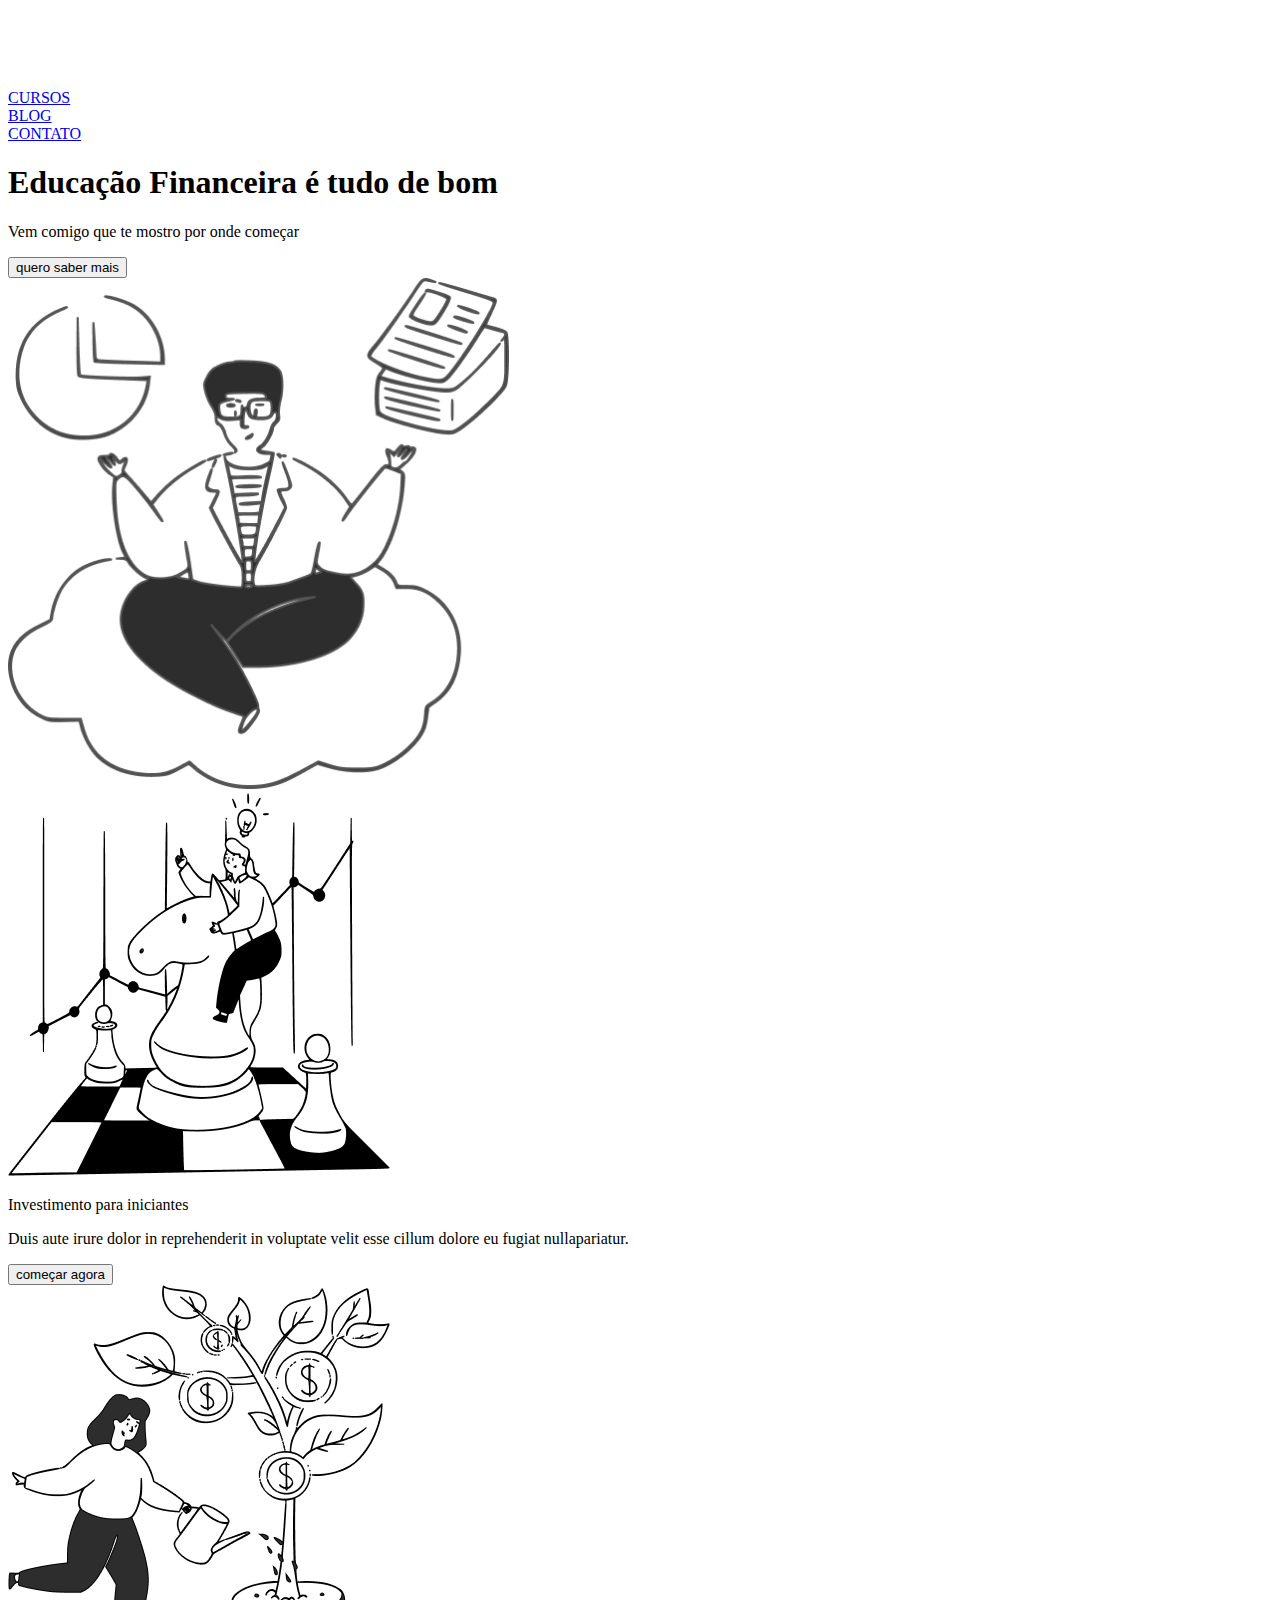
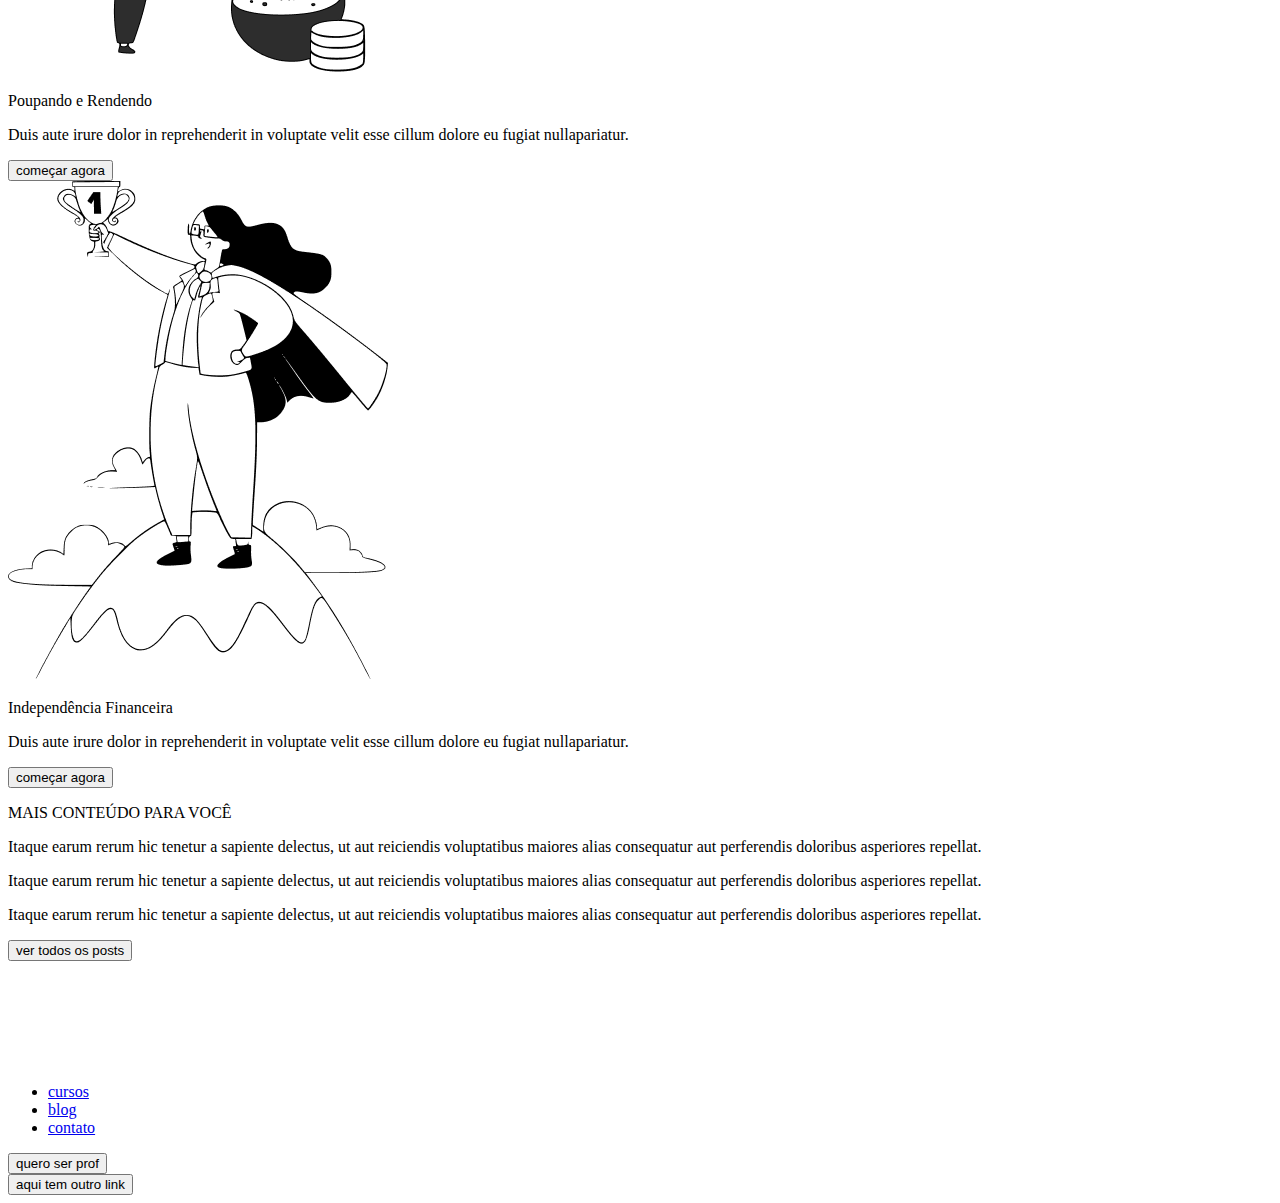
==== index.html @ 08da3f25 "Update index.html" ====
<!DOCTYPE html>
<html lang="pt-br">

<head>
    <meta charset="UTF-8">
    <meta http-equiv="X-UA-Compatible" content="IE=edge">
    <meta name="viewport" content="width=device-width, initial-scale=1.0">

    <link rel="preconnect" href="https://fonts.googleapis.com">
    <link rel="preconnect" href="https://fonts.gstatic.com" crossorigin>

    <link rel="preconnect" href="https://fonts.googleapis.com">
    <link href="https://fonts.googleapis.com/css2?family=Ubuntu:ital,wght@0,300;0,400;0,500;0,700;1,300;1,400;1,500;1,700&display=swap"
    rel="stylesheet">
    <link rel="stylesheet" href="style.css">
    <title>Dindin Educação Financeira</title>
</head>

<body>
    <header>
        <div class="logo_dindin">
            <img src="./dindin-imagens/logo-header.png" alt="logo_dindin">
        </div>

        <nav class="menu" <ul>
            <li>
                <a target="_blank" href="#">CURSOS</a>
            </li>
            <li>
                <a target="_blank" href="#">BLOG</a>
            </li>
            <li>
                <a target="_blank" href="#">CONTATO</a>
            </li>
            </ul>
    </header>


    <main>
        <section class="banner_principal">
            <div class="titulo_texto">
                <h1>Educação Financeira é tudo de bom</h1>
                <p>Vem comigo que te mostro por onde começar</p>
            </div>
            <div class="form_botao">
                <a href="#">
                    <button>quero saber mais</button>
                </a>
            </div>
            <div class="ilustra_banner">
                <img src="./dindin-imagens/ilustra-banner.png" alt="banner_ilustração" width="501px" height="511px">
            </div>
        </section>

        <section class="container_2">
            <div class="img_poupando">
                <img src="./dindin-imagens/ilustra-poupando.png" alt="poupando">

                <p class="titulo">Investimento para iniciantes</p>
                <p class="titulo2">Duis aute irure dolor in reprehenderit in voluptate velit esse cillum dolore eu fugiat
                    nullapariatur.</p>

                </a><a href="#">
                    <button>começar agora</button>
                </a>
            </div>

            <div class="img_rendendo">
                <img src="./dindin-imagens/ilustra-investimento.png" alt="investimento">

                <p class="titulo">Poupando e Rendendo</p>
                <p class="titulo2" >Duis aute irure dolor in reprehenderit in voluptate velit esse cillum dolore eu fugiat
                    nullapariatur.</p>

                <a href="#">
                    <button>começar agora</button>
                </a>
            </div>

            <div class="img_independencia">

                <img src="./dindin-imagens/ilustra-independencia.png" alt="Independência">

                <p class="titulo">Independência Financeira</p>
                <p class="titulo2">Duis aute irure dolor in reprehenderit in voluptate velit esse cillum dolore eu fugiat
                    nullapariatur.</p>

                <a href="#">
                    <button>começar agora</button>
                </a>
            </div>
        </section>

        <section class="container_3">
            <div class="título">
                <p>MAIS CONTEÚDO PARA VOCÊ</p>
            </div>
            <!--As Div's abaixo é pra criar os retangulos-->
            <div class="retangulo1"></div>
            <p> <span class="destacar">Itaque earum rerum</span> hic tenetur a sapiente delectus, ut aut
                reiciendis
                voluptatibus maiores alias consequatur aut perferendis doloribus asperiores repellat.
            </p>

            <div class="retangulo2"></div>
            <p> <span class="destacar">Itaque earum rerum</span> hic tenetur a sapiente delectus, ut aut
                reiciendis
                voluptatibus maiores alias consequatur aut perferendis doloribus asperiores repellat.
            </p>
            <div class="retangulo3"></div>
            <p> <span class="destacar">Itaque earum rerum</span> hic tenetur a sapiente delectus, ut aut
                reiciendis
                voluptatibus maiores alias consequatur aut perferendis doloribus asperiores repellat.
            </p>

            <div class="botao_centro">
                <a href="#">
                    <button>ver todos os posts</button>
                </a>
            </div>

        </section>

        <section class="container_4">
            <div class="logo_rodape">
                <img src="./dindin-imagens/logo-footer.png" alt="">
            </div>

            <nav class="menu_rodape">
                <ul>
                    <li>
                        <a target="_blank" href="#">cursos</a>
                    </li>
                    <li>
                        <a target="_blank" href="#">blog</a>
                    </li>
                    <li>
                        <a target="_blank" href="#">contato</a>
                    </li>
                </ul>
            </nav>

            <div class="professor">
                <a href="#">
                    <button>quero ser prof</button>
                </a>

            </div>

            <div class="outro_link">
                <a href="#">
                    <button>aqui tem outro link</button>
                </a>
            </div>

        </section>



        </section>

    </main>


</body>

</html>
---- style.css ----
/* CSS para criar RETANGULO

.retangulo1 {
    width: 300px;
    height: 200px;
    border: 1px solid #ccc;
    background-color: rgb(149, 149, 174);
}
*/
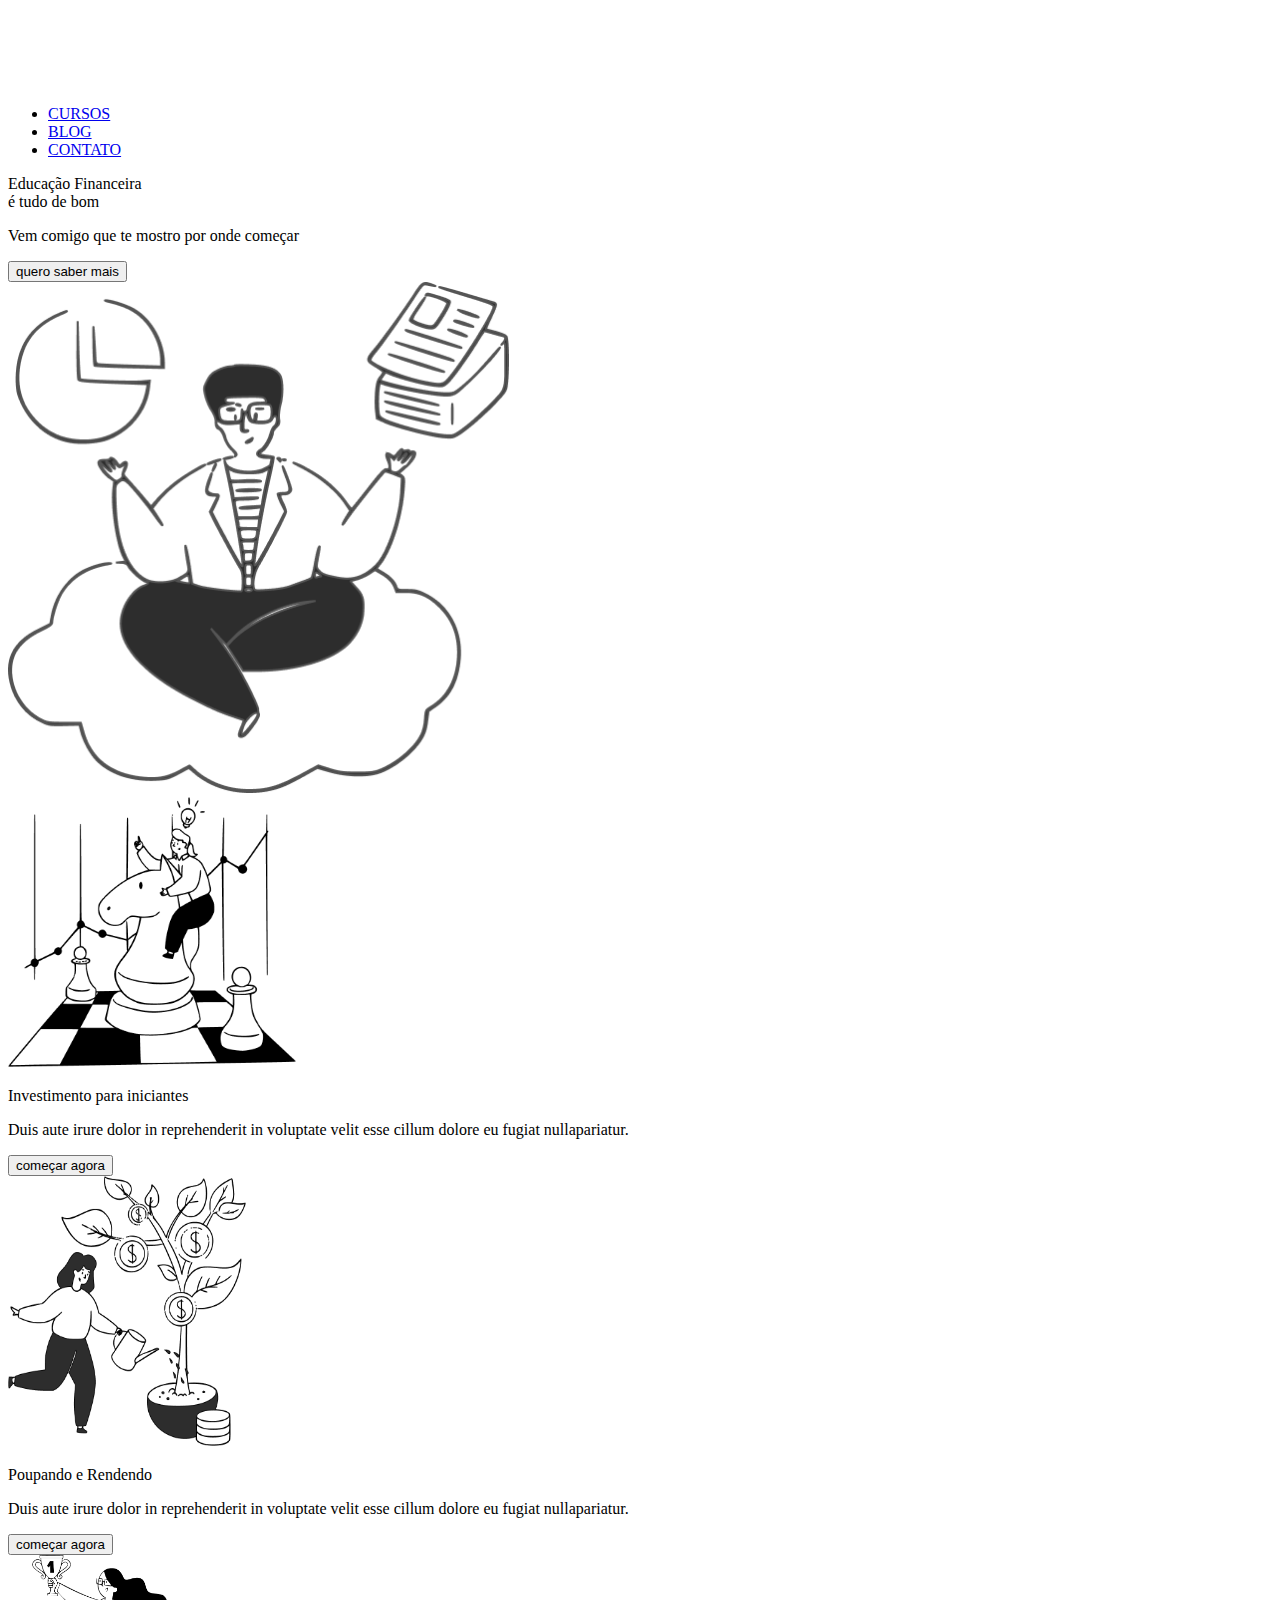
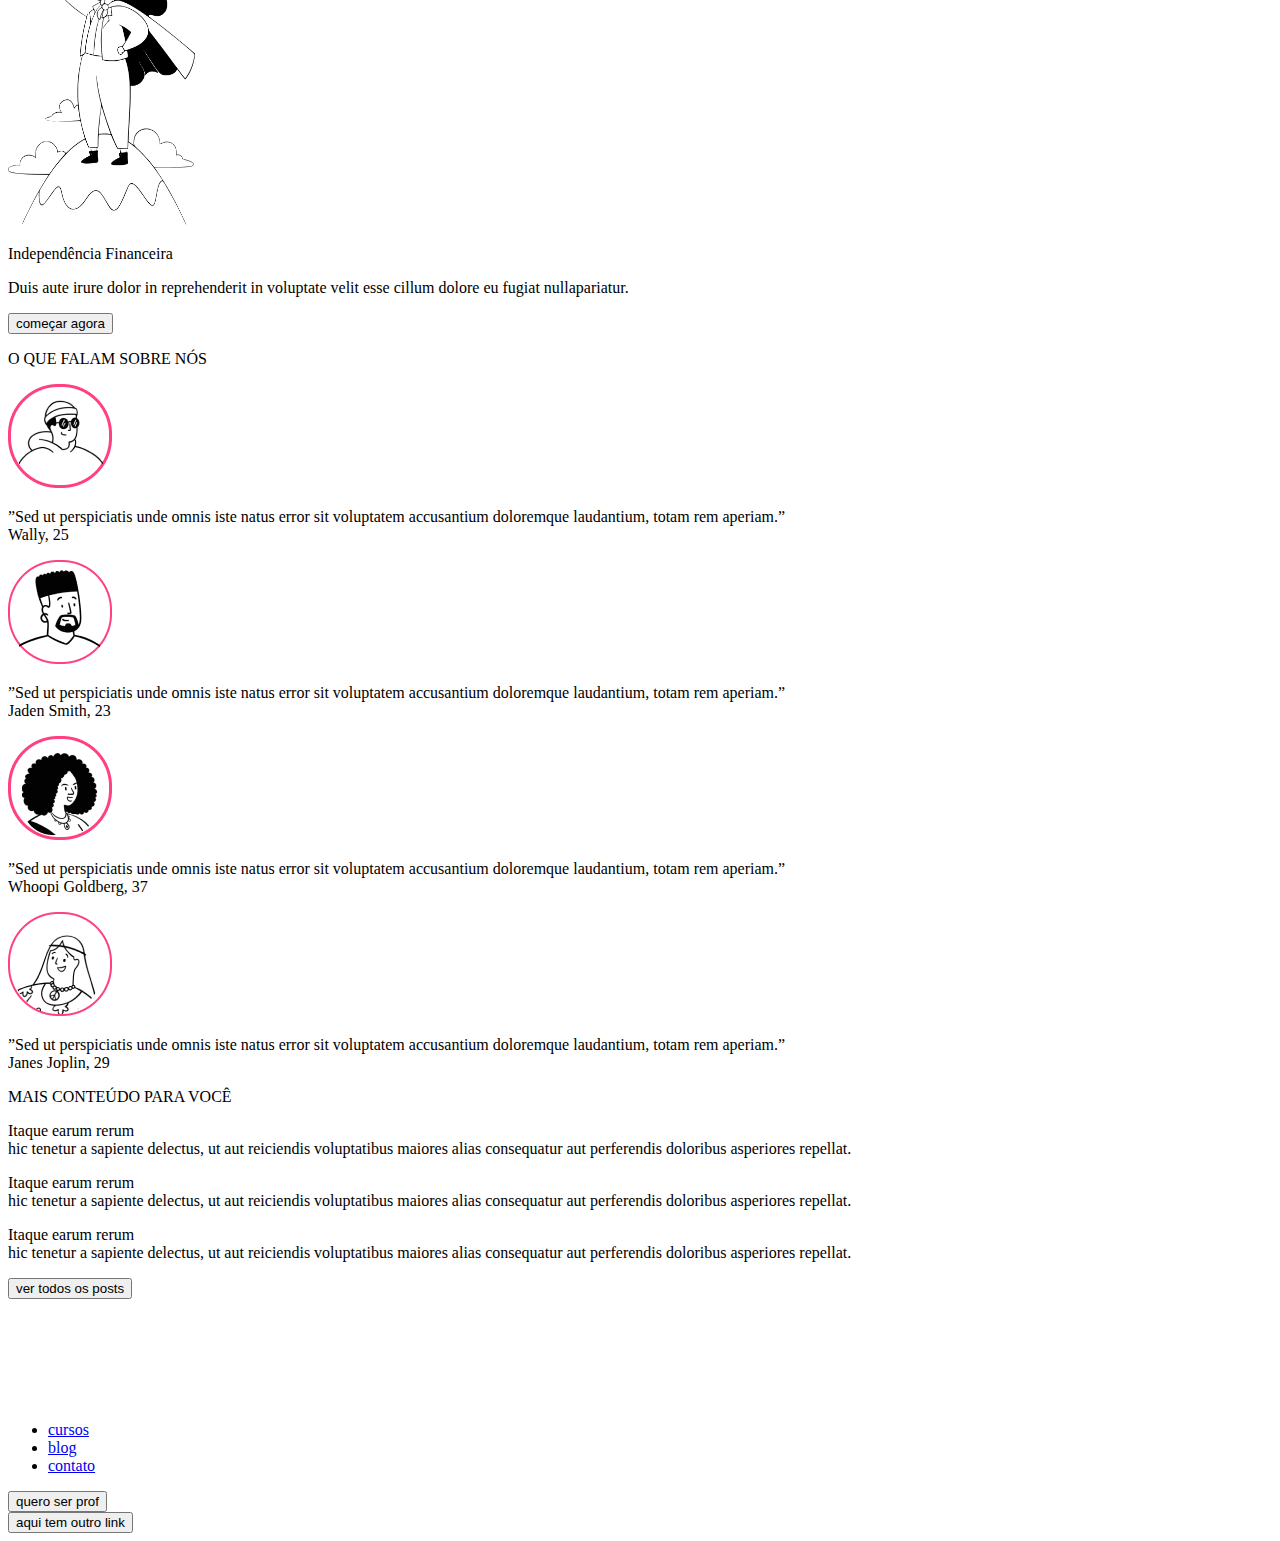
==== commit eb9729ab: "Update index.html" ====
--- a/index.html
+++ b/index.html
@@ -10,8 +10,12 @@
     <link rel="preconnect" href="https://fonts.gstatic.com" crossorigin>
 
     <link rel="preconnect" href="https://fonts.googleapis.com">
-    <link href="https://fonts.googleapis.com/css2?family=Ubuntu:ital,wght@0,300;0,400;0,500;0,700;1,300;1,400;1,500;1,700&display=swap"
-    rel="stylesheet">
+    <link rel="preconnect" href="https://fonts.googleapis.com">
+    <link rel="preconnect" href="https://fonts.gstatic.com" crossorigin>
+    <link
+        href="https://fonts.googleapis.com/css2?family=Barlow:ital,wght@0,400;1,100;1,200;1,500&family=Ubuntu:ital,wght@0,300;0,400;0,500;0,700;1,300;1,400;1,500;1,700&display=swap"
+        rel="stylesheet">
+
     <link rel="stylesheet" href="style.css">
     <title>Dindin Educação Financeira</title>
 </head>
@@ -22,106 +26,183 @@
             <img src="./dindin-imagens/logo-header.png" alt="logo_dindin">
         </div>
 
-        <nav class="menu" <ul>
-            <li>
-                <a target="_blank" href="#">CURSOS</a>
-            </li>
-            <li>
-                <a target="_blank" href="#">BLOG</a>
-            </li>
-            <li>
-                <a target="_blank" href="#">CONTATO</a>
-            </li>
+        <nav class="menu">
+            <ul>
+                <li>
+                    <a target="_blank" href="#">CURSOS</a>
+                </li>
+                <li>
+                    <a target="_blank" href="#">BLOG</a>
+                </li>
+                <li>
+                    <a target="_blank" href="#">CONTATO</a>
+                </li>
             </ul>
     </header>
 
 
     <main>
         <section class="banner_principal">
-            <div class="titulo_texto">
-                <h1>Educação Financeira é tudo de bom</h1>
-                <p>Vem comigo que te mostro por onde começar</p>
-            </div>
-            <div class="form_botao">
+            <div>
+                <p class="principal">Educação Financeira<br> é tudo de bom</p>
+                <p class="corpo">Vem comigo que te mostro por onde começar</p>
+
+
                 <a href="#">
                     <button>quero saber mais</button>
                 </a>
-            </div>
-            <div class="ilustra_banner">
-                <img src="./dindin-imagens/ilustra-banner.png" alt="banner_ilustração" width="501px" height="511px">
+
+                <div class="ilustra-banner">
+                    <img src="./dindin-imagens/ilustra-banner.png" alt="banner_ilustração" width="501px" height="511px">
+                </div>
             </div>
         </section>
 
         <section class="container_2">
-            <div class="img_poupando">
-                <img src="./dindin-imagens/ilustra-poupando.png" alt="poupando">
+            <div class="img...">
+                <img src="./dindin-imagens/ilustra-poupando.png" alt="poupando" width="288px" height="270px">
 
                 <p class="titulo">Investimento para iniciantes</p>
-                <p class="titulo2">Duis aute irure dolor in reprehenderit in voluptate velit esse cillum dolore eu fugiat
+                <p class="titulo2">Duis aute irure dolor in reprehenderit in voluptate velit esse cillum dolore eu
+                    fugiat
                     nullapariatur.</p>
 
                 </a><a href="#">
-                    <button>começar agora</button>
-                </a>
-            </div>
-
-            <div class="img_rendendo">
-                <img src="./dindin-imagens/ilustra-investimento.png" alt="investimento">
+                    <button class="botao">começar agora</button>
+                </a>
+            </div>
+
+            <div class="img...">
+                <img src="./dindin-imagens/ilustra-investimento.png" alt="investimento" height="270px" width=" 238px">
 
                 <p class="titulo">Poupando e Rendendo</p>
-                <p class="titulo2" >Duis aute irure dolor in reprehenderit in voluptate velit esse cillum dolore eu fugiat
+                <p class="titulo2">Duis aute irure dolor in reprehenderit in voluptate velit esse cillum dolore eu
+                    fugiat
                     nullapariatur.</p>
 
                 <a href="#">
-                    <button>começar agora</button>
-                </a>
-            </div>
-
-            <div class="img_independencia">
-
-                <img src="./dindin-imagens/ilustra-independencia.png" alt="Independência">
+                    <button class="botao">começar agora</button>
+                </a>
+            </div>
+
+            <div class="img...">
+
+                <img src="./dindin-imagens/ilustra-independencia.png" alt="Independência" width="187px" height="270px">
 
                 <p class="titulo">Independência Financeira</p>
-                <p class="titulo2">Duis aute irure dolor in reprehenderit in voluptate velit esse cillum dolore eu fugiat
+                <p class="titulo2">Duis aute irure dolor in reprehenderit in voluptate velit esse cillum dolore eu
+                    fugiat
                     nullapariatur.</p>
 
                 <a href="#">
-                    <button>começar agora</button>
-                </a>
-            </div>
-        </section>
+                    <button class="botao">começar agora</button>
+                </a>
+            </div>
+        </section>
+
+        <div class="conteudo">
+            <p>O QUE FALAM SOBRE NÓS</p>
+        </div>
 
         <section class="container_3">
-            <div class="título">
-                <p>MAIS CONTEÚDO PARA VOCÊ</p>
-            </div>
-            <!--As Div's abaixo é pra criar os retangulos-->
-            <div class="retangulo1"></div>
-            <p> <span class="destacar">Itaque earum rerum</span> hic tenetur a sapiente delectus, ut aut
-                reiciendis
-                voluptatibus maiores alias consequatur aut perferendis doloribus asperiores repellat.
-            </p>
-
-            <div class="retangulo2"></div>
-            <p> <span class="destacar">Itaque earum rerum</span> hic tenetur a sapiente delectus, ut aut
-                reiciendis
-                voluptatibus maiores alias consequatur aut perferendis doloribus asperiores repellat.
-            </p>
-            <div class="retangulo3"></div>
-            <p> <span class="destacar">Itaque earum rerum</span> hic tenetur a sapiente delectus, ut aut
-                reiciendis
-                voluptatibus maiores alias consequatur aut perferendis doloribus asperiores repellat.
-            </p>
-
-            <div class="botao_centro">
-                <a href="#">
-                    <button>ver todos os posts</button>
-                </a>
-            </div>
-
-        </section>
+
+
+            <div class="img..">
+                <img src="./dindin-imagens/icon-wally.png" alt="wally">
+            </div>
+
+            <div>
+                <p class="t1">”Sed ut perspiciatis unde omnis iste natus error sit voluptatem accusantium doloremque
+                    laudantium, totam rem aperiam.”<br> <span>Wally, 25</span></p>
+            </div>
+
+            <div class="img..">
+                <img src="./dindin-imagens/icon-jaden.png" alt="Jaden Smith, 23">
+            </div>
+
+            <div>
+                <p class="t2">”Sed ut perspiciatis unde omnis iste natus error sit voluptatem accusantium doloremque
+                    laudantium, totam rem aperiam.”<br> <span>Jaden Smith, 23</span></p>
+            </div>
+        </section>
+
 
         <section class="container_4">
+
+
+            <div class="img61">
+                <img src="./dindin-imagens/icon-whoopi.png" alt="Whoopi Goldberg, 37">
+            </div>
+
+            <div>
+                <p class="t3">”Sed ut perspiciatis unde omnis iste natus error sit voluptatem accusantium doloremque
+                    laudantium, totam rem aperiam.”<br> <span>Whoopi Goldberg, 37</span></p>
+            </div>
+
+            <div class="img6">
+                <img src="./dindin-imagens/icon-jane.png" alt="Janes Joplin, 29">
+            </div>
+
+            <div>
+                <p class="t4">”Sed ut perspiciatis unde omnis iste natus error sit voluptatem accusantium doloremque
+                    laudantium, totam rem aperiam.”<br> <span>Janes Joplin, 29</span></p>
+            </div>
+            
+        </section>
+
+        <div class="bloco">
+            <section class="titulo_flex">
+                <div>
+                    <p>MAIS CONTEÚDO PARA VOCÊ</p>
+                </div>
+            </section>
+
+            <section>
+                <div class="flex">
+
+                    <div>
+                        <div class="retangulos"></div>
+                        <p class="destacar1"> <span>Itaque earum rerum</span> <br>
+                            hic tenetur a sapiente delectus, ut aut reiciendis voluptatibus maiores alias consequatur
+                            aut
+                            perferendis doloribus asperiores repellat.
+                        </p>
+                    </div>
+
+
+                    <div>
+                        <div class="retangulos"></div>
+                        <p class="destacar2"> <span>Itaque earum rerum</span> <br>
+                            hic tenetur a sapiente delectus, ut aut reiciendis voluptatibus maiores alias consequatur
+                            aut
+                            perferendis doloribus asperiores repellat.
+                        </p>
+                    </div>
+
+
+                    <div>
+                        <div class="retangulos"></div>
+                        <p class="destacar3"> <span>Itaque earum rerum</span> <br>
+                            hic tenetur a sapiente delectus, ut aut reiciendis voluptatibus maiores alias consequatur
+                            aut
+                            perferendis doloribus asperiores repellat.
+                        </p>
+                    </div>
+
+
+
+            </section>
+
+            <section class="botao_centro">
+                <a href="#">
+                    <button><div class="botao_text">ver todos os posts</div></button>
+                </a>
+            </section>
+
+
+        </div>
+
+        <section class="container_6">
             <div class="logo_rodape">
                 <img src="./dindin-imagens/logo-footer.png" alt="">
             </div>
@@ -155,10 +236,6 @@
 
         </section>
 
-
-
-        </section>
-
     </main>
 
 
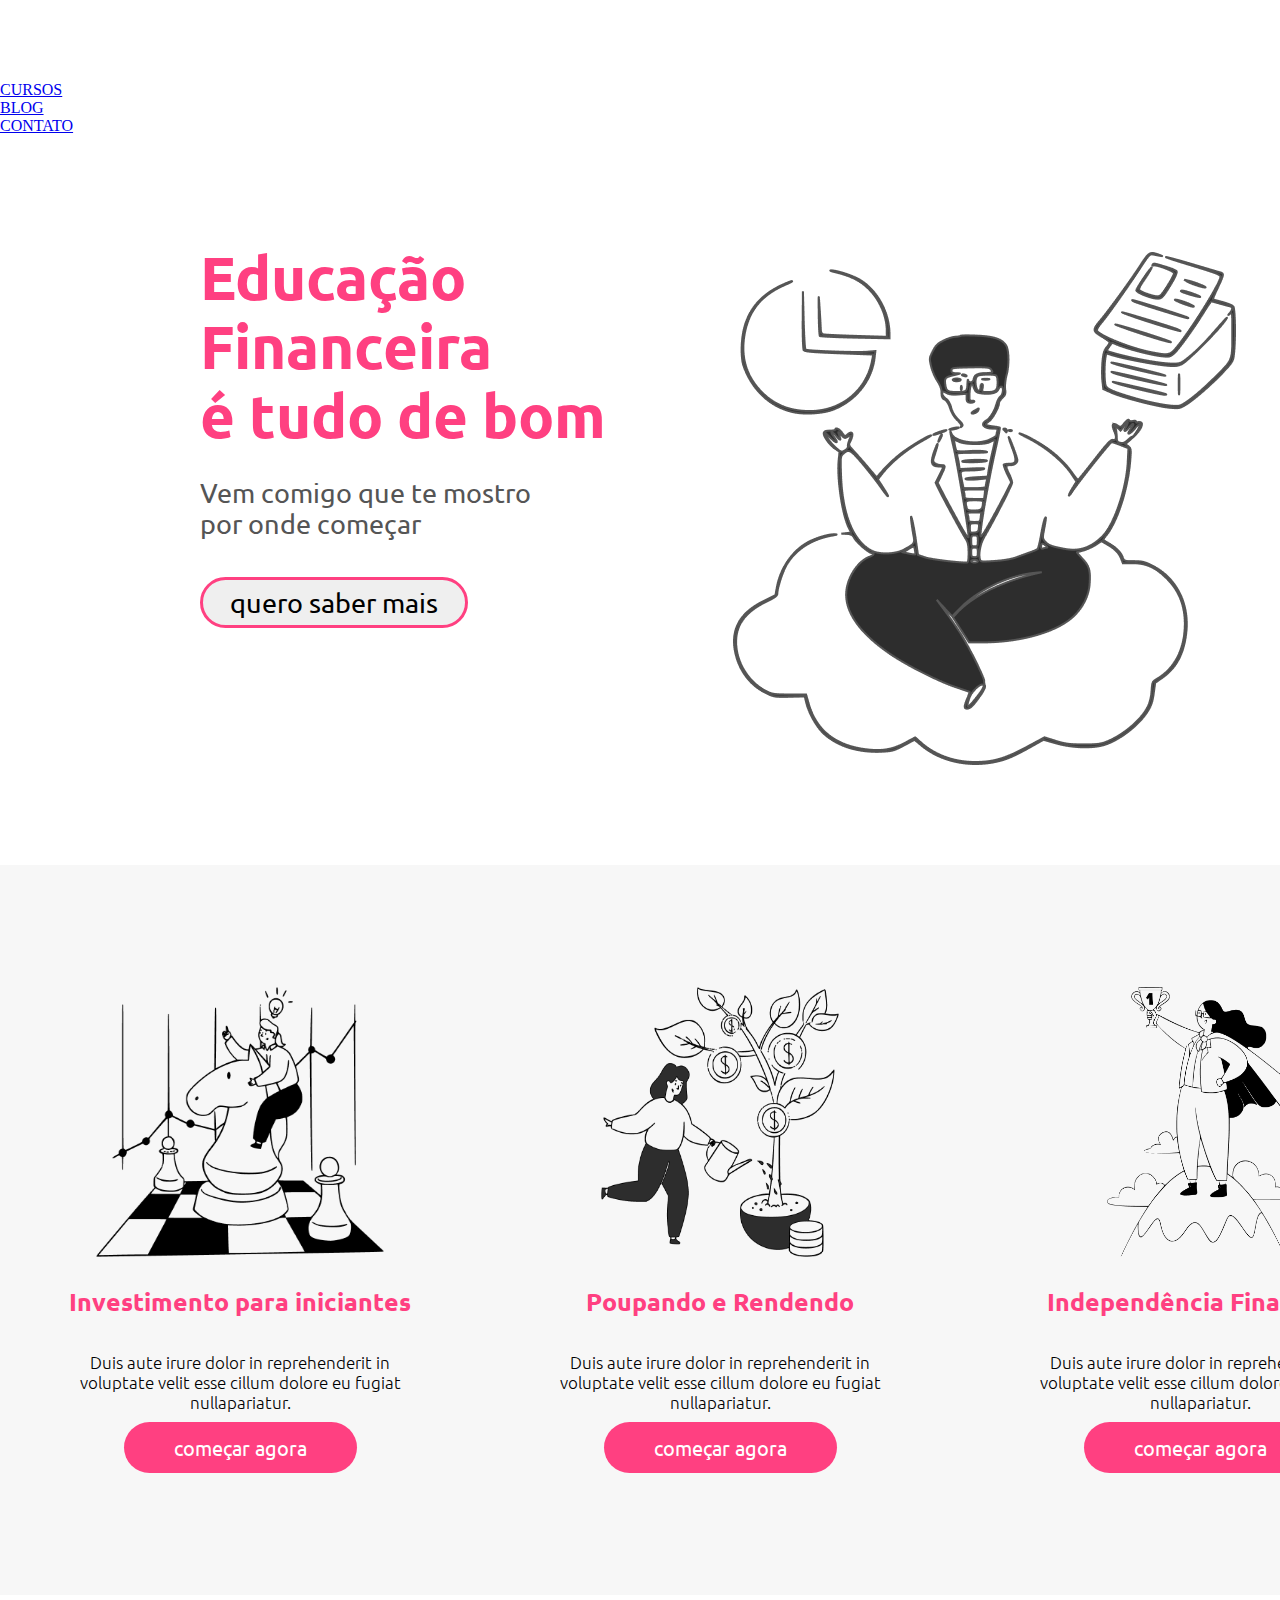
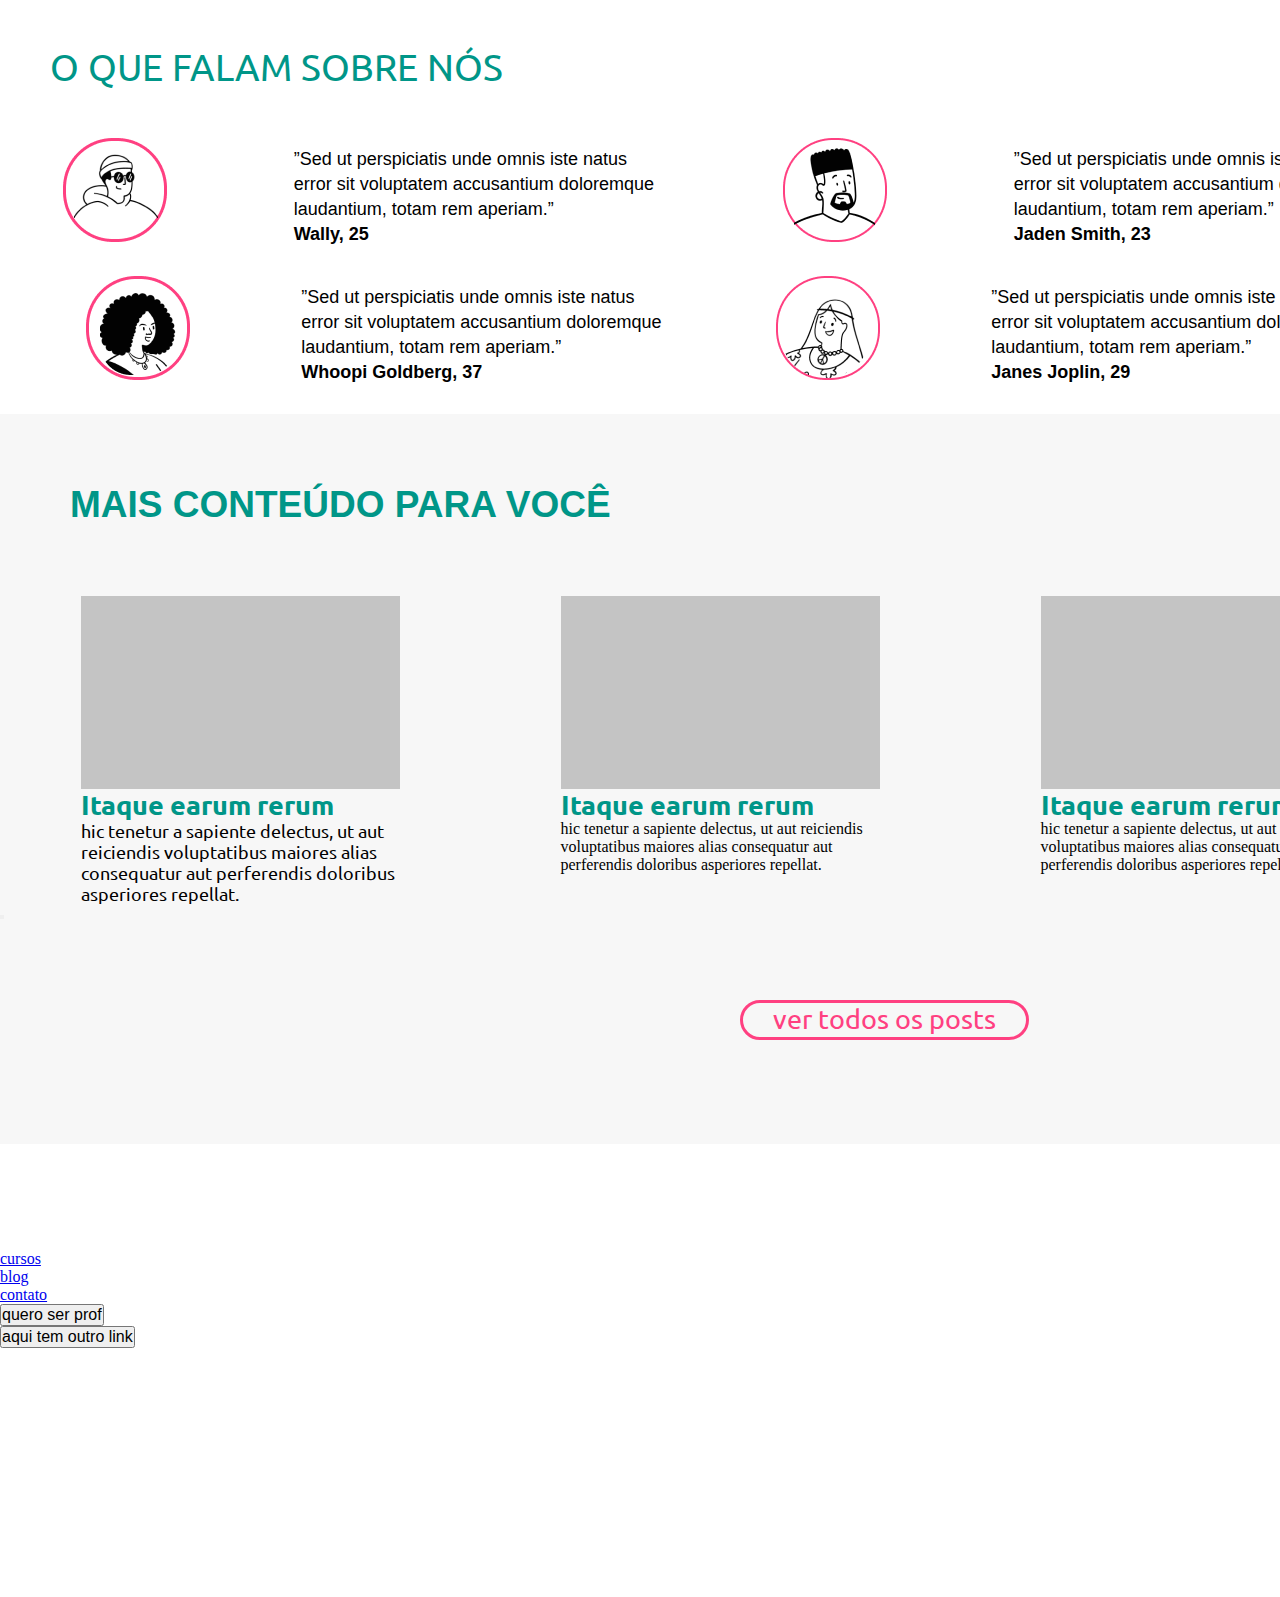
==== commit 8f11187f: "Update index.html" ====
--- a/index.html
+++ b/index.html
@@ -51,10 +51,11 @@
                 <a href="#">
                     <button>quero saber mais</button>
                 </a>
-
-                <div class="ilustra-banner">
-                    <img src="./dindin-imagens/ilustra-banner.png" alt="banner_ilustração" width="501px" height="511px">
-                </div>
+                <section class="ilustra-banner">
+                    <div >
+                        <img src="./dindin-imagens/ilustra-banner.png" alt="banner_ilustração" >
+                    </div>
+                </section>
             </div>
         </section>
 
@@ -147,7 +148,7 @@
                 <p class="t4">”Sed ut perspiciatis unde omnis iste natus error sit voluptatem accusantium doloremque
                     laudantium, totam rem aperiam.”<br> <span>Janes Joplin, 29</span></p>
             </div>
-            
+
         </section>
 
         <div class="bloco">
@@ -195,7 +196,9 @@
 
             <section class="botao_centro">
                 <a href="#">
-                    <button><div class="botao_text">ver todos os posts</div></button>
+                    <button>
+                        <div class="botao_text">ver todos os posts</div>
+                    </button>
                 </a>
             </section>
 
--- a/style.css
+++ b/style.css
@@ -1,10 +1,458 @@
-
-/* CSS para criar RETANGULO
-
-.retangulo1 {
-    width: 300px;
-    height: 200px;
-    border: 1px solid #ccc;
-    background-color: rgb(149, 149, 174);
-}
-*/+* {
+
+    padding: 0;
+    font-size: 100%;
+    margin: auto;
+
+
+}
+
+body {
+    margin: auto;
+    width: 100%;
+
+
+    width: 1440px;
+    height: 3197px;
+
+    background: #FFFFFF;
+
+}
+
+.banner_principal {
+
+    display: flex;
+    justify-content: center;
+    flex-direction: row;
+    align-items: center;
+    height: 730px;
+    width: 1440px;
+
+
+
+
+}
+
+.principal {
+    position: absolute;
+    width: 488px;
+    height: 216px;
+    left: 200px;
+    top: 242px;
+
+    font-family: 'Ubuntu', sans-serif;
+    font-style: normal;
+    font-weight: 700;
+    font-size: 60px;
+    line-height: 69px;
+
+    color: #FF4081;
+}
+
+.corpo {
+    position: absolute;
+    width: 350px;
+    height: 62px;
+    left: 200px;
+    top: 477px;
+
+    font-family: 'Ubuntu', sans-serif;
+    font-style: normal;
+    font-weight: 400px;
+    font-size: 27px;
+    line-height: 31px;
+
+    color: #555555;
+}
+
+.ilustra-banner {
+    position: absolute;
+    height: 511px;
+    width: 501px;
+    left: 733px;
+    top: 252px;
+    border-radius: 0px;
+
+
+
+}
+
+.banner_principal button {
+    box-sizing: border-box;
+
+    position: absolute;
+    width: 268px;
+    height: 51px;
+    left: 200px;
+    top: 577px;
+
+    border: 3px solid #FF4081;
+    border-radius: 62px;
+
+
+    font-family: 'Ubuntu', sans-serif;
+    font-style: normal;
+    font-weight: 400;
+    font-size: 27px;
+    line-height: 31px;
+}
+
+/*segunda parte dos banner's*/
+
+.container_2 {
+    display: flex;
+    justify-content: space-between;
+    background: #F7F7F7;
+
+    flex-direction: row;
+    align-items: center;
+    text-align: center;
+
+    height: 730px;
+    width: 1440px;
+    left: 0px;
+    top: 829px;
+    border-radius: 0px;
+
+}
+
+
+.ima... {
+    flex-basis: 100%;
+    font-family: 'Ubuntu', sans-serif;
+    font-style: normal;
+    font-weight: 400;
+    font-size: 20px;
+    line-height: 23px;
+
+}
+
+
+
+.titulo {
+
+    width: 344px;
+    height: 29px;
+    left: 128px;
+    top: 1253px;
+
+    padding: 26px;
+
+    font-family: 'Ubuntu', sans-serif;
+    font-style: normal;
+    font-weight: 700;
+    font-size: 25px;
+    line-height: 29px;
+
+    color: #FF4081;
+}
+
+.titulo2 {
+    width: 370px;
+    height: 60px;
+    left: 154px;
+    top: 1305px;
+
+    padding: 10px;
+
+    font-family: 'Ubuntu', sans-serif;
+    font-style: normal;
+    font-weight: 300;
+    font-size: 17px;
+    line-height: 20px;
+
+    color: #000000;
+}
+
+.botao {
+    width: 233px;
+    height: 51px;
+    left: 184px;
+    top: 1391px;
+    border: none;
+    background: #FF4081;
+    border-radius: 62px;
+
+    border: 30px;
+
+
+    font-family: 'Ubuntu', sans-serif;
+    font-style: normal;
+    font-weight: 400;
+    font-size: 20px;
+    line-height: 23px;
+
+    color: #FFFFFF;
+}
+
+
+
+.conteudo {
+
+    padding: 50px;
+
+    font-family: 'Ubuntu', sans-serif;
+    font-style: normal;
+    font-weight: 400;
+    font-size: 37px;
+    line-height: 43px;
+
+    color: #009688;
+}
+
+
+
+/*container_3*/
+.container_3 {
+    display: flex;
+    flex-direction: row
+}
+
+.t1 {
+    width: 363px;
+    height: 90px;
+
+    font-family: 'Nunito', sans-serif;
+    font-style: normal;
+    font-weight: 300;
+    font-size: 18px;
+    line-height: 25px;
+
+    color: #000000;
+}
+
+.t2 {
+    width: 363px;
+    height: 90px;
+
+
+    font-family: 'Nunito', sans-serif;
+    font-style: normal;
+    font-weight: 300;
+    font-size: 18px;
+    line-height: 25px;
+
+    color: #000000;
+}
+
+
+
+span {
+
+    font-family: 'Nunito', sans-serif;
+    font-style: normal;
+    font-weight: 600;
+    font-size: 18px;
+
+
+    color: #000000;
+}
+
+
+
+.container_4 {
+    display: flex;
+    flex-direction: row;
+    padding: 30px;
+}
+
+.t3 {
+    width: 363px;
+    height: 90px;
+
+
+    font-family: 'Nunito', sans-serif;
+    font-style: normal;
+    font-weight: 300;
+    font-size: 18px;
+    line-height: 25px;
+
+    color: #000000;
+}
+
+.t4 {
+    width: 363px;
+    height: 90px;
+
+
+    font-family: 'Nunito', sans-serif;
+    font-style: normal;
+    font-weight: 300;
+    font-size: 18px;
+    line-height: 25px;
+
+    color: #000000;
+}
+
+.container_5 {
+    display: flex;
+    flex-direction: row;
+
+    height: 730px;
+    width: 1440px;
+    left: 0px;
+    top: 2260px;
+
+    background-color: #F7F7F7
+}
+
+.pg2 {
+    width: 128px;
+    height: 23.42px;
+    left: 852px;
+    top: 1886.58px;
+
+    font-family: 'Nunito', sans-serif;
+    font-style: normal;
+    font-weight: 400;
+    font-size: 18px;
+    line-height: 25px;
+
+    color: #000000;
+
+}
+
+.pg3 {
+
+    width: 363px;
+    height: 73.65px;
+    left: 255px;
+    top: 1996px;
+
+    font-family: 'Nunito', sans-serif;
+    font-style: normal;
+    font-weight: 300;
+    font-size: 18px;
+    line-height: 25px;
+
+    color: #000000;
+}
+
+.pg4 {
+    width: 363px;
+    height: 71.62px;
+    left: 840px;
+    top: 1997px;
+
+    font-family: 'Nunito', sans-serif;
+    font-style: normal;
+    font-weight: 300;
+    font-size: 18px;
+    line-height: 25px;
+
+    color: #000000;
+}
+
+
+
+/*penúltimo container*/
+
+.bloco {
+    width: 1440px;
+    height: 730px;
+    left: 0px;
+    top: 2260px;
+
+    background: #F7F7F7;
+}
+
+.titulo_flex {
+    font-family: 'Nunito', sans-serif;
+    font-style: normal;
+    font-weight: 700;
+    font-size: 37px;
+
+    color: #009688;
+
+
+    padding: 70px;
+    top: 1678px;
+
+}
+
+.container_5.1 {}
+
+.flex {
+    display: flex;
+    justify-content: center;
+}
+
+
+.retangulos {
+    ] margin-bottom: 6px;
+    margin: 2px solid black;
+
+    width: 319px;
+    height: 193px;
+    background: #C4C4C4
+}
+
+.destacar1 {
+
+    height: 114px;
+    width: 319px;
+    left: 128px;
+    top: 2671px;
+
+
+
+    font-family: "Ubuntu", sans-serif;
+    font-size: 18px;
+    font-weight: 400;
+    line-height: 21px;
+    letter-spacing: 0em;
+    text-align: left;
+
+}
+
+.destacar2 {
+    height: 114px;
+    width: 319px;
+    left: 556px;
+    top: 2671px;
+    
+
+}
+
+.destacar3 {
+    height: 114px;
+    width: 319px;
+    left: 984px;
+    top: 2671px;
+
+
+}
+
+.flex span {
+    font-family: "Ubuntu", sans-serif;
+    font-size: 27px;
+    font-weight: 700;
+    line-height: 31px;
+    color: #009688
+}
+
+
+.botao_text {
+
+    box-sizing: border-box;
+    position: absolute;
+   
+   
+    border: 3px solid #FF4081;
+    border-radius: 62px;
+    font-family: 'Ubuntu', sans-serif;
+    font-style: normal;
+    font-weight: 400;
+    font-size: 27px;
+    line-height: 31px;
+    color: #FF4081;
+
+
+    height: 40px;
+    width: 289px;
+    left:740px;
+    top:2600px;
+    border-radius: 62px;
+
+
+}
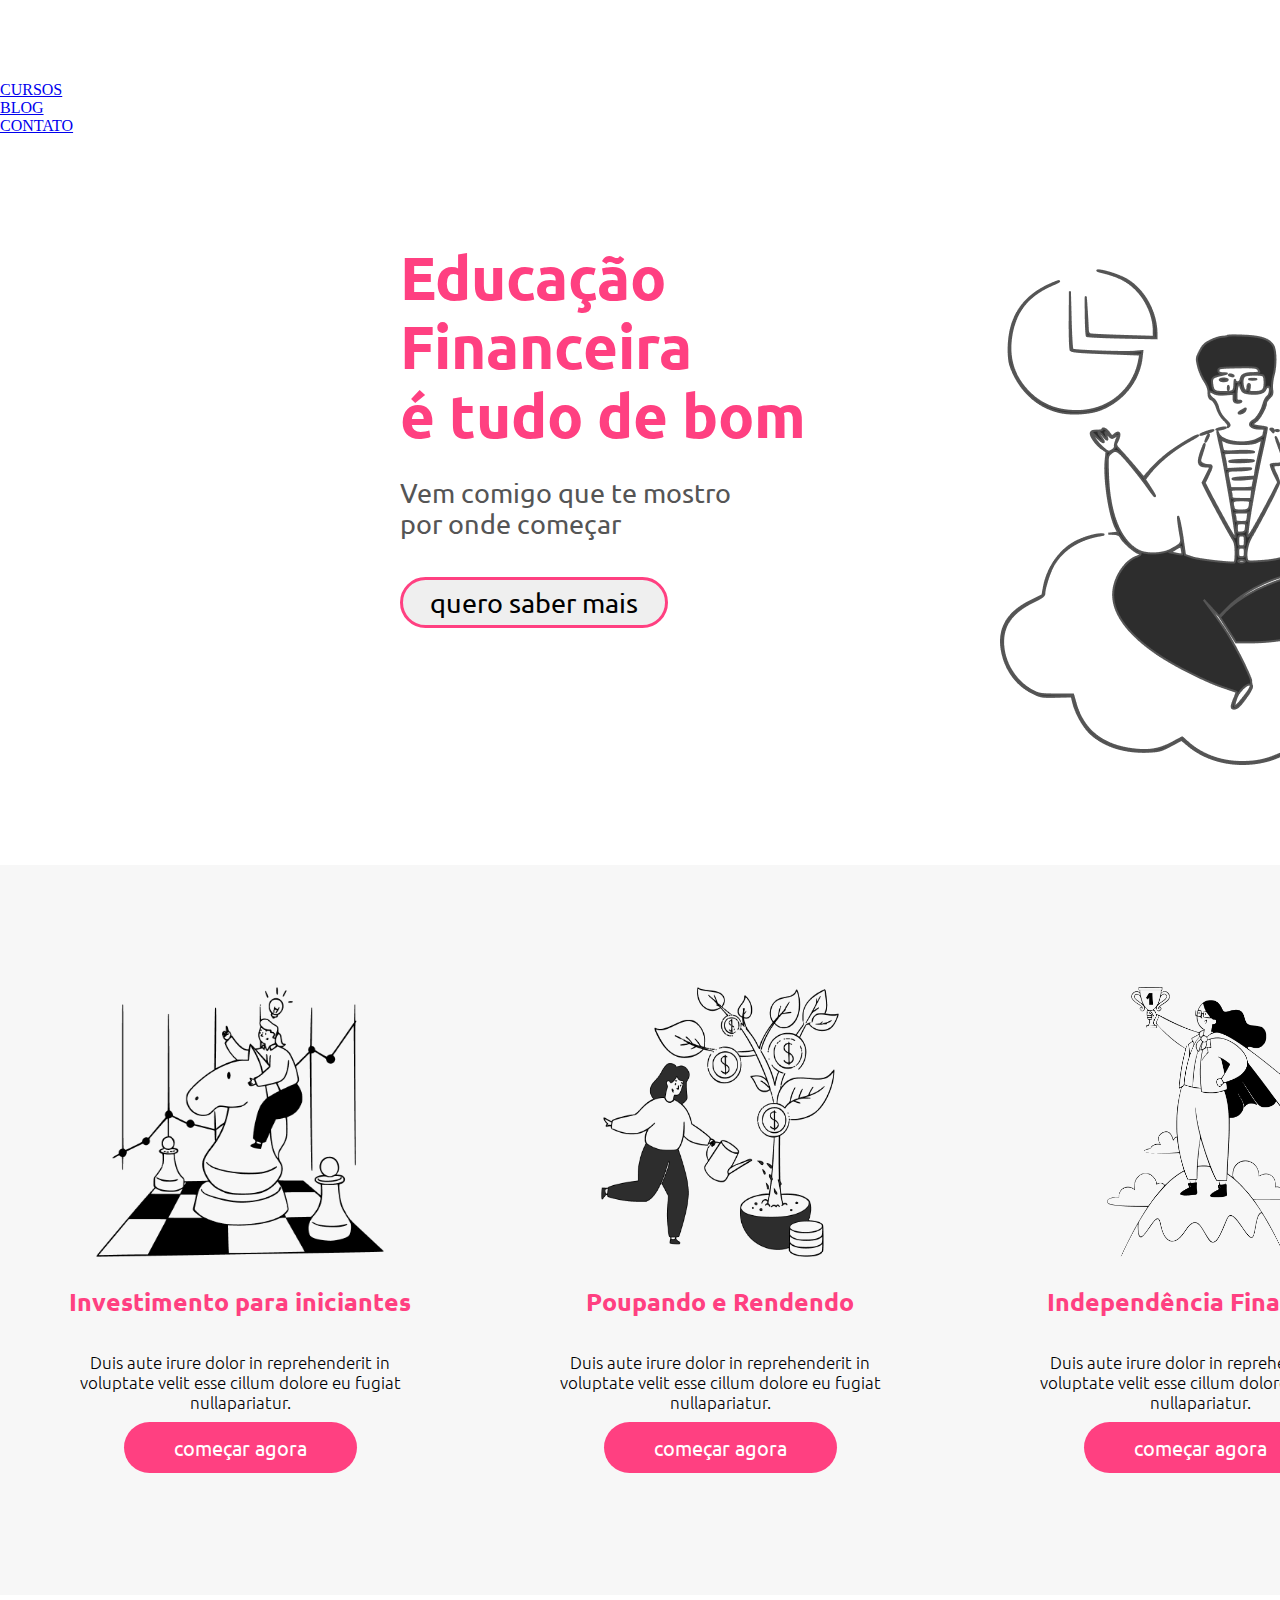
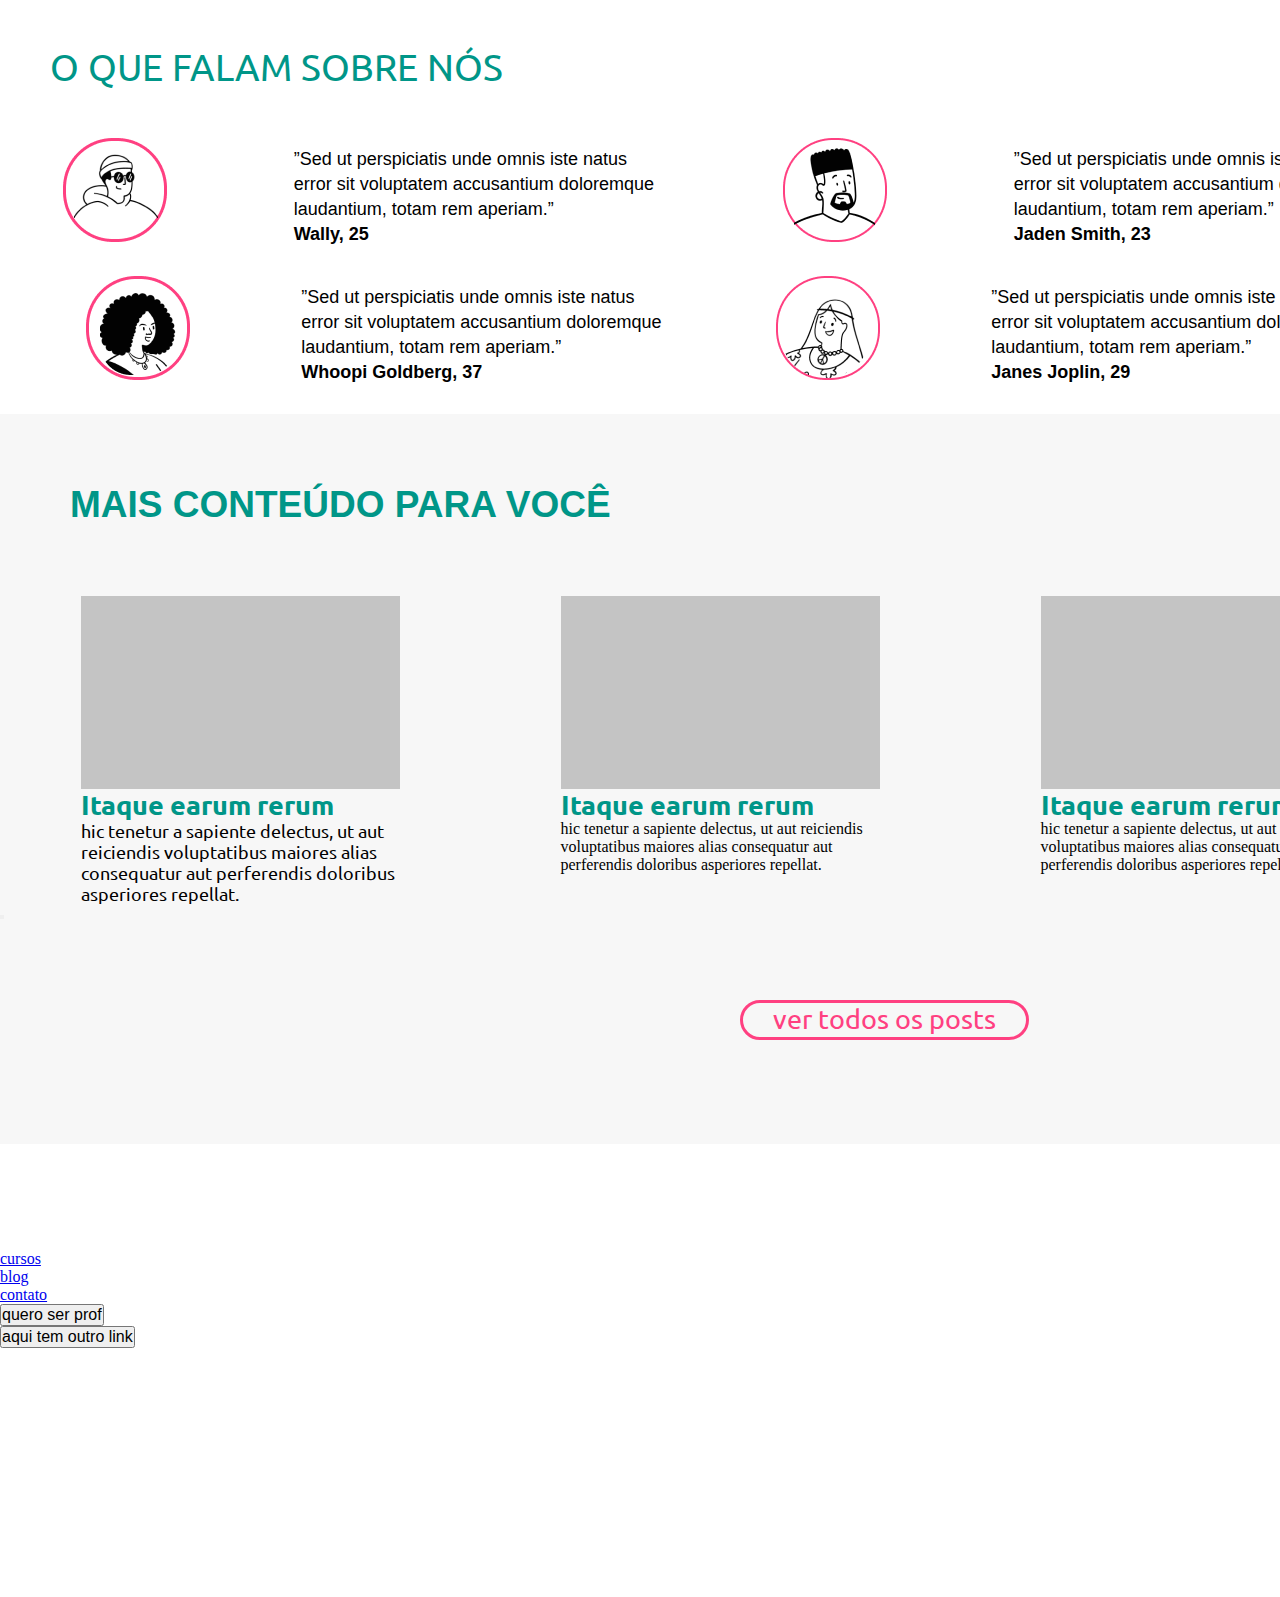
==== commit 4900ed6d: "Update index.html" ====
--- a/index.html
+++ b/index.html
@@ -47,7 +47,6 @@
                 <p class="principal">Educação Financeira<br> é tudo de bom</p>
                 <p class="corpo">Vem comigo que te mostro por onde começar</p>
 
-
                 <a href="#">
                     <button>quero saber mais</button>
                 </a>
--- a/style.css
+++ b/style.css
@@ -21,12 +21,14 @@
 
 .banner_principal {
 
-    display: flex;
-    justify-content: center;
-    flex-direction: row;
-    align-items: center;
     height: 730px;
     width: 1440px;
+
+    
+left:90%;
+right: 14.31%;
+top: 8%;
+bottom: 76.13%;
 
 
 
@@ -37,7 +39,7 @@
     position: absolute;
     width: 488px;
     height: 216px;
-    left: 200px;
+    left: 400px;
     top: 242px;
 
     font-family: 'Ubuntu', sans-serif;
@@ -53,7 +55,7 @@
     position: absolute;
     width: 350px;
     height: 62px;
-    left: 200px;
+    left: 400px;
     top: 477px;
 
     font-family: 'Ubuntu', sans-serif;
@@ -66,12 +68,16 @@
 }
 
 .ilustra-banner {
+   
     position: absolute;
     height: 511px;
     width: 501px;
-    left: 733px;
+    left: 1000px;
     top: 252px;
     border-radius: 0px;
+
+    display: flex;
+
 
 
 
@@ -83,7 +89,7 @@
     position: absolute;
     width: 268px;
     height: 51px;
-    left: 200px;
+    left: 400px;
     top: 577px;
 
     border: 3px solid #FF4081;
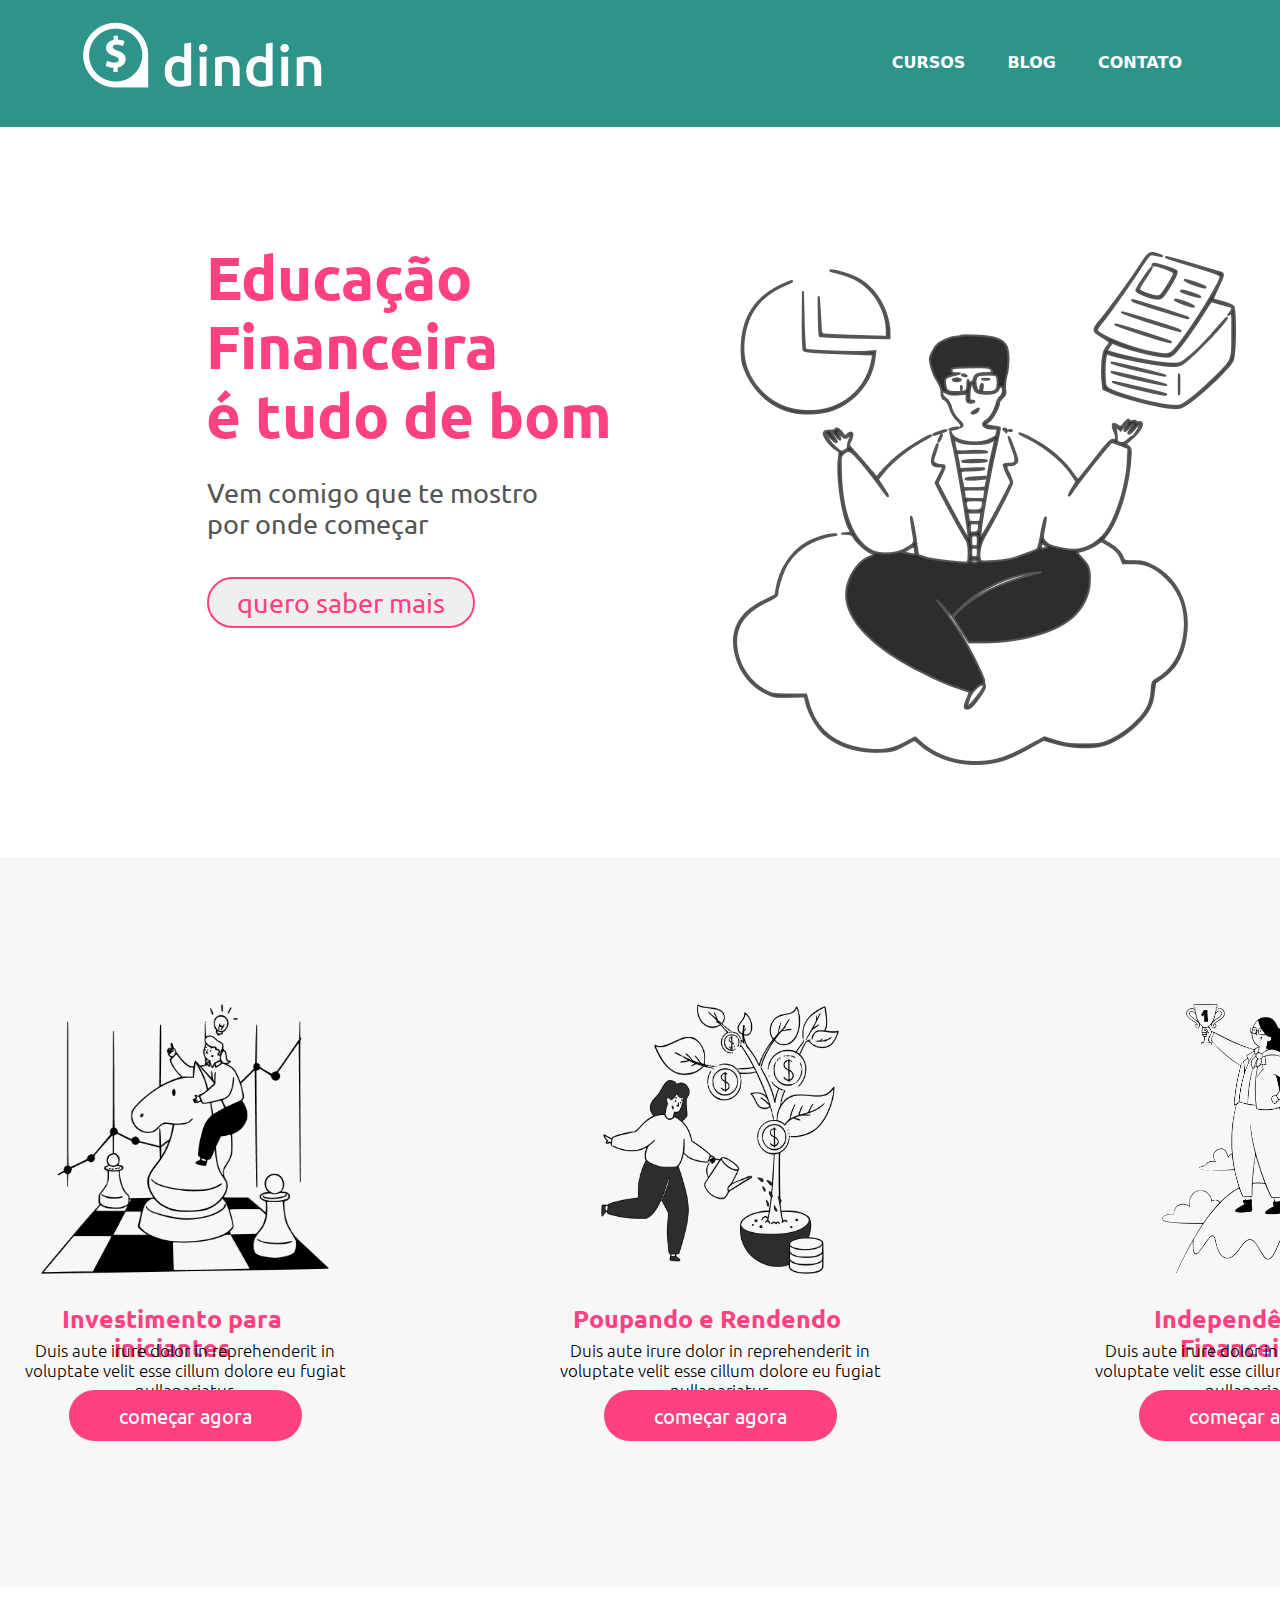
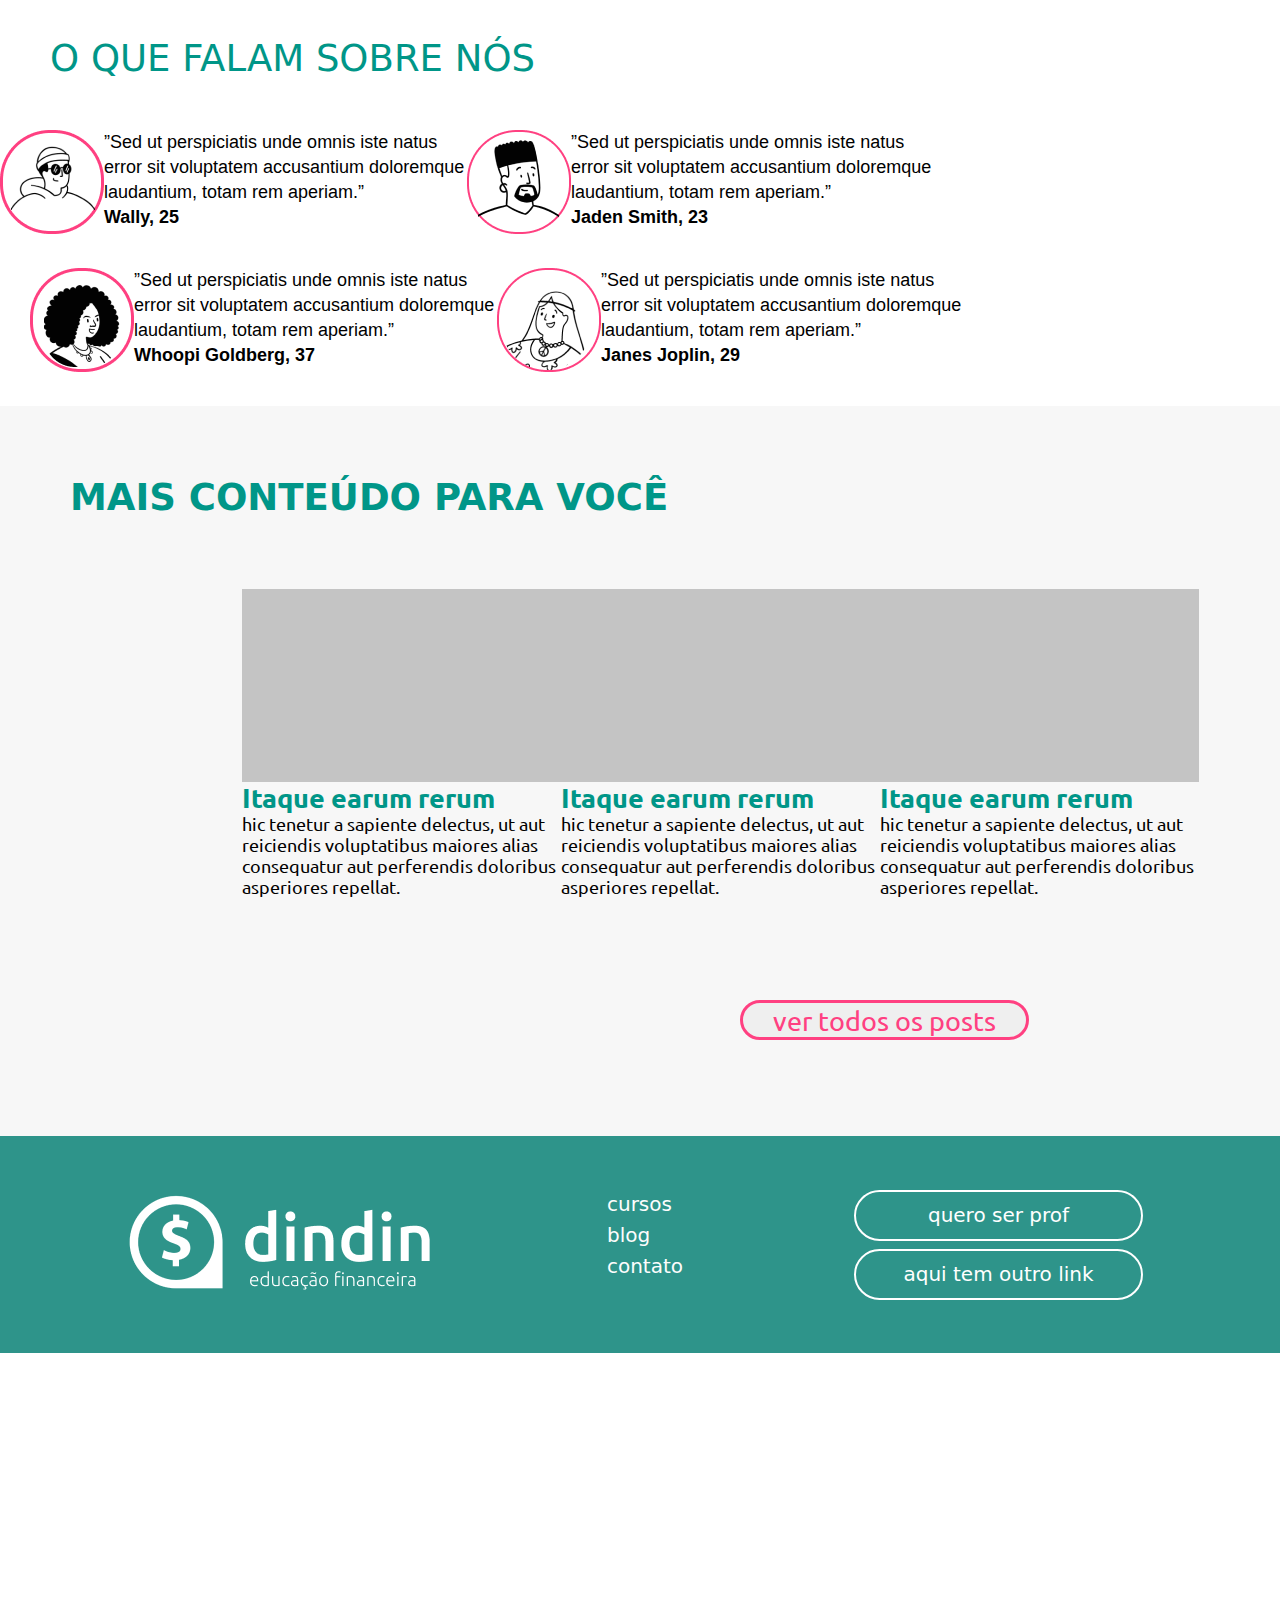
==== commit 395759dd: ""arrumei o css"" ====
--- a/index.html
+++ b/index.html
@@ -17,84 +17,86 @@
         rel="stylesheet">
 
     <link rel="stylesheet" href="style.css">
+    <link rel="stylesheet" href="style_header_footer.css">
     <title>Dindin Educação Financeira</title>
 </head>
 
 <body>
     <header>
         <div class="logo_dindin">
-            <img src="./dindin-imagens/logo-header.png" alt="logo_dindin">
+            <a href="https://fmelomoraes.github.io/desafioDINDIN/">
+                <img src="./dindin-imagens/logo-header.png" alt="logo_dindin">
+            </a>
         </div>
 
-        <nav class="menu">
+        <nav class="nav_header">
             <ul>
                 <li>
-                    <a target="_blank" href="#">CURSOS</a>
-                </li>
-                <li>
-                    <a target="_blank" href="#">BLOG</a>
-                </li>
-                <li>
-                    <a target="_blank" href="#">CONTATO</a>
+                    <a target="_self" href="https://fmelomoraes.github.io/desafioDINDIN/Cursos.html">CURSOS</a>
+                </li>
+                <li>
+                    <a target="_self" href="https://fmelomoraes.github.io/desafioDINDIN/Blog.html">BLOG</a>
+                </li>
+                <li>
+                    <a target="_self" href="https://fmelomoraes.github.io/desafioDINDIN/contato.html">CONTATO</a>
                 </li>
             </ul>
+        </nav>
+
     </header>
 
 
     <main>
         <section class="banner_principal">
-            <div>
+            <div class="introdução">
                 <p class="principal">Educação Financeira<br> é tudo de bom</p>
                 <p class="corpo">Vem comigo que te mostro por onde começar</p>
-
-                <a href="#">
-                    <button>quero saber mais</button>
-                </a>
-                <section class="ilustra-banner">
-                    <div >
-                        <img src="./dindin-imagens/ilustra-banner.png" alt="banner_ilustração" >
-                    </div>
-                </section>
+                <button class="botao_titulo_1"
+                    onclick="window.location.href = 'https://fmelomoraes.github.io/desafioDINDIN/Cursos.html';">quero
+                    saber mais</button>
+            </div>
+            <div class="ilustra-banner">
+                <img src="./dindin-imagens/ilustra-banner.png" alt="banner ilustração">
             </div>
         </section>
 
         <section class="container_2">
-            <div class="img...">
-                <img src="./dindin-imagens/ilustra-poupando.png" alt="poupando" width="288px" height="270px">
-
-                <p class="titulo">Investimento para iniciantes</p>
+            <div class="imagens">
+                <img src="./dindin-imagens/ilustra-poupando.png" alt="poupando" width="288" height="270">
+
+                <h1 class="titulo">Investimento para iniciantes</h1>
                 <p class="titulo2">Duis aute irure dolor in reprehenderit in voluptate velit esse cillum dolore eu
                     fugiat
                     nullapariatur.</p>
 
-                </a><a href="#">
+                <a onclick="window.location.href = 'https://fmelomoraes.github.io/desafioDINDIN/curso.html';">
                     <button class="botao">começar agora</button>
                 </a>
             </div>
 
-            <div class="img...">
-                <img src="./dindin-imagens/ilustra-investimento.png" alt="investimento" height="270px" width=" 238px">
-
-                <p class="titulo">Poupando e Rendendo</p>
+            <div class="imagens">
+                <img src="./dindin-imagens/ilustra-investimento.png" alt="investimento" height="270" width=" 238">
+
+                <h1 class="titulo">Poupando e Rendendo</h1>
                 <p class="titulo2">Duis aute irure dolor in reprehenderit in voluptate velit esse cillum dolore eu
                     fugiat
                     nullapariatur.</p>
 
-                <a href="#">
+                <a onclick="window.location.href = 'https://fmelomoraes.github.io/desafioDINDIN/curso.html';">
                     <button class="botao">começar agora</button>
                 </a>
             </div>
 
-            <div class="img...">
-
-                <img src="./dindin-imagens/ilustra-independencia.png" alt="Independência" width="187px" height="270px">
-
-                <p class="titulo">Independência Financeira</p>
+            <div class="imagens">
+
+                <img src="./dindin-imagens/ilustra-independencia.png" alt="Independência" width="187" height="270">
+
+                <h1 class="titulo">Independência Financeira</h1>
                 <p class="titulo2">Duis aute irure dolor in reprehenderit in voluptate velit esse cillum dolore eu
                     fugiat
                     nullapariatur.</p>
 
-                <a href="#">
+                <a onclick="window.location.href = 'https://fmelomoraes.github.io/desafioDINDIN/curso.html';">
                     <button class="botao">começar agora</button>
                 </a>
             </div>
@@ -107,22 +109,22 @@
         <section class="container_3">
 
 
-            <div class="img..">
-                <img src="./dindin-imagens/icon-wally.png" alt="wally">
-            </div>
-
-            <div>
+            <div class="icones">
+                <img src="./dindin-imagens/icon-wally.png" alt="wally, 25">
+            </div>
+
+            <div class="declaração">
                 <p class="t1">”Sed ut perspiciatis unde omnis iste natus error sit voluptatem accusantium doloremque
                     laudantium, totam rem aperiam.”<br> <span>Wally, 25</span></p>
             </div>
 
-            <div class="img..">
+            <div class="icones_b">
                 <img src="./dindin-imagens/icon-jaden.png" alt="Jaden Smith, 23">
             </div>
 
-            <div>
+            <div class="declaração">
                 <p class="t2">”Sed ut perspiciatis unde omnis iste natus error sit voluptatem accusantium doloremque
-                    laudantium, totam rem aperiam.”<br> <span>Jaden Smith, 23</span></p>
+                    laudantium, totam rem aperiam.”<br><span>Jaden Smith, 23</span></p>
             </div>
         </section>
 
@@ -130,24 +132,23 @@
         <section class="container_4">
 
 
-            <div class="img61">
+            <div class="icones">
                 <img src="./dindin-imagens/icon-whoopi.png" alt="Whoopi Goldberg, 37">
             </div>
 
-            <div>
+            <div class="declaração">
                 <p class="t3">”Sed ut perspiciatis unde omnis iste natus error sit voluptatem accusantium doloremque
                     laudantium, totam rem aperiam.”<br> <span>Whoopi Goldberg, 37</span></p>
             </div>
 
-            <div class="img6">
+            <div class="icones_b">
                 <img src="./dindin-imagens/icon-jane.png" alt="Janes Joplin, 29">
             </div>
 
-            <div>
+            <div class="declaração">
                 <p class="t4">”Sed ut perspiciatis unde omnis iste natus error sit voluptatem accusantium doloremque
                     laudantium, totam rem aperiam.”<br> <span>Janes Joplin, 29</span></p>
             </div>
-
         </section>
 
         <div class="bloco">
@@ -160,7 +161,7 @@
             <section>
                 <div class="flex">
 
-                    <div>
+                    <div class="container_retangulos">
                         <div class="retangulos"></div>
                         <p class="destacar1"> <span>Itaque earum rerum</span> <br>
                             hic tenetur a sapiente delectus, ut aut reiciendis voluptatibus maiores alias consequatur
@@ -170,7 +171,7 @@
                     </div>
 
 
-                    <div>
+                    <div class="container_retangulos">
                         <div class="retangulos"></div>
                         <p class="destacar2"> <span>Itaque earum rerum</span> <br>
                             hic tenetur a sapiente delectus, ut aut reiciendis voluptatibus maiores alias consequatur
@@ -180,7 +181,7 @@
                     </div>
 
 
-                    <div>
+                    <div class="container_retangulos">
                         <div class="retangulos"></div>
                         <p class="destacar3"> <span>Itaque earum rerum</span> <br>
                             hic tenetur a sapiente delectus, ut aut reiciendis voluptatibus maiores alias consequatur
@@ -188,59 +189,63 @@
                             perferendis doloribus asperiores repellat.
                         </p>
                     </div>
-
-
-
+                </div>
             </section>
 
             <section class="botao_centro">
-                <a href="#">
-                    <button>
-                        <div class="botao_text">ver todos os posts</div>
-                    </button>
+                <a  onclick="window.location.href = 'https://fmelomoraes.github.io/desafioDINDIN/post.html';">
+                    <button class="botao_text" >ver todos os posts</button>
                 </a>
             </section>
-
-
-        </div>
-
-        <section class="container_6">
-            <div class="logo_rodape">
-                <img src="./dindin-imagens/logo-footer.png" alt="">
-            </div>
-
-            <nav class="menu_rodape">
-                <ul>
-                    <li>
-                        <a target="_blank" href="#">cursos</a>
-                    </li>
-                    <li>
-                        <a target="_blank" href="#">blog</a>
-                    </li>
-                    <li>
-                        <a target="_blank" href="#">contato</a>
-                    </li>
-                </ul>
-            </nav>
-
-            <div class="professor">
-                <a href="#">
-                    <button>quero ser prof</button>
-                </a>
-
-            </div>
-
-            <div class="outro_link">
-                <a href="#">
+    </main>
+
+    <footer>
+        <section class="container_footer_logo">
+
+            <div>
+                <a href="https://fmelomoraes.github.io/desafioDINDIN/">
+                    <img src="./dindin-imagens/logo-footer.png" alt="Logo dindin">
+                </a>
+            </div>
+        </section>
+
+        <section class="container_footer_lista">
+
+            <div class="lista_rodape">
+                <nav>
+                    <ul>
+                        <li>
+                            <a target="_self" href="https://fmelomoraes.github.io/desafioDINDIN/Cursos.html">cursos</a>
+                        </li>
+                        <li>
+                            <a target="_self" href="https://fmelomoraes.github.io/desafioDINDIN/Blog.html">blog</a>
+                        </li>
+                        <li>
+                            <a target="_self"
+                                href="https://fmelomoraes.github.io/desafioDINDIN/contato.html">contato</a>
+                        </li>
+                    </ul>
+                </nav>
+            </div>
+        </section>
+
+        <section class="container_footer_links">
+
+            <ul>
+                <li>
+                    <button
+                        onclick="window.location.href = 'https://fmelomoraes.github.io/desafioDINDIN/contato.html';">quero
+                        ser prof</button>
+                </li>
+                <li>
                     <button>aqui tem outro link</button>
-                </a>
-            </div>
-
-        </section>
-
-    </main>
-
+                </li>
+            </ul>
+
+        </section>
+
+    </footer>
 
 </body>
 
-</html>
+</html>--- a/style.css
+++ b/style.css
@@ -8,7 +8,6 @@
 }
 
 body {
-    margin: auto;
     width: 100%;
 
 
@@ -21,14 +20,15 @@
 
 .banner_principal {
 
+    display: flex;
     height: 730px;
     width: 1440px;
 
-    
-left:90%;
-right: 14.31%;
-top: 8%;
-bottom: 76.13%;
+
+    left: 90%;
+    right: 14.31%;
+    top: 8%;
+    bottom: 76.13%;
 
 
 
@@ -39,28 +39,29 @@
     position: absolute;
     width: 488px;
     height: 216px;
-    left: 400px;
+    left: 206px;
     top: 242px;
 
-    font-family: 'Ubuntu', sans-serif;
+    font-family: 'Ubuntu';
     font-style: normal;
     font-weight: 700;
     font-size: 60px;
     line-height: 69px;
 
     color: #FF4081;
+
 }
 
 .corpo {
     position: absolute;
-    width: 350px;
+    width: 360px;
     height: 62px;
-    left: 400px;
+    left: 207px;
     top: 477px;
 
-    font-family: 'Ubuntu', sans-serif;
-    font-style: normal;
-    font-weight: 400px;
+    font-family: 'Ubuntu';
+    font-style: normal;
+    font-weight: 400;
     font-size: 27px;
     line-height: 31px;
 
@@ -68,17 +69,15 @@
 }
 
 .ilustra-banner {
-   
+
     position: absolute;
+
+
     height: 511px;
     width: 501px;
-    left: 1000px;
+    left: 733px;
     top: 252px;
     border-radius: 0px;
-
-    display: flex;
-
-
 
 
 }
@@ -89,18 +88,21 @@
     position: absolute;
     width: 268px;
     height: 51px;
-    left: 400px;
+    left: 207px;
     top: 577px;
 
-    border: 3px solid #FF4081;
+    border: 2px solid #FF4081;
     border-radius: 62px;
 
 
-    font-family: 'Ubuntu', sans-serif;
+    font-family: 'Ubuntu';
     font-style: normal;
     font-weight: 400;
     font-size: 27px;
     line-height: 31px;
+
+    color: #FF4081;
+
 }
 
 /*segunda parte dos banner's*/
@@ -416,8 +418,13 @@
     width: 319px;
     left: 556px;
     top: 2671px;
-    
-
+
+    font-family: "Ubuntu", sans-serif;
+    font-size: 18px;
+    font-weight: 400;
+    line-height: 21px;
+    letter-spacing: 0em;
+    text-align: left;
 }
 
 .destacar3 {
@@ -425,7 +432,12 @@
     width: 319px;
     left: 984px;
     top: 2671px;
-
+    font-family: "Ubuntu", sans-serif;
+    font-size: 18px;
+    font-weight: 400;
+    line-height: 21px;
+    letter-spacing: 0em;
+    text-align: left;
 
 }
 
@@ -442,8 +454,8 @@
 
     box-sizing: border-box;
     position: absolute;
-   
-   
+
+
     border: 3px solid #FF4081;
     border-radius: 62px;
     font-family: 'Ubuntu', sans-serif;
@@ -456,8 +468,8 @@
 
     height: 40px;
     width: 289px;
-    left:740px;
-    top:2600px;
+    left: 740px;
+    top: 2600px;
     border-radius: 62px;
 
 
--- a/style_header_footer.css
+++ b/style_header_footer.css
@@ -0,0 +1,271 @@
+* {
+    font-family: system-ui, -apple-system, BlinkMacSystemFont, 'Segoe UI', Roboto, Oxygen, Ubuntu, Cantarell, 'Open Sans', 'Helvetica Neue', sans-serif;
+    font-style: normal;
+    padding: 0;
+    margin: 0;
+    box-sizing: border-box;
+}
+
+/*header*/
+
+html, body {
+    max-width: 100%;
+    overflow-x: hidden;
+}
+
+
+header {
+    display: flex;
+    justify-content: space-between;
+    align-items: center;
+    background-color: #2e948a;
+}
+
+.logo_dindin {
+    padding-left: 82px;
+    margin-top: 20px;
+    margin-bottom: 26px;
+    cursor: pointer;
+}
+
+a {
+    text-decoration: none;
+    color: #fdfdfd;
+    cursor: pointer;
+}
+
+ul {
+    list-style: none;
+
+}
+
+
+header ul {
+    display: flex;
+    padding-right: 56px;
+}
+
+header ul li {
+    padding: 47px 42px 47px 0px;
+    font-weight: 700;
+    size: 20px;
+    line-height: 22.98px;
+}
+
+header ul li a:hover {
+    color: #206b63;
+    font-weight: 500;
+    transition: 100ms;
+}
+
+/*background
+
+body {
+    background-color: #e5e5e5;
+    max-width: 100%;
+}*/
+
+/* footer */
+
+footer {
+    display: flex;
+    justify-content: space-between;
+    align-items: center;
+    background-color: #2e948a;
+    width: 100%;
+    flex-flow: row wrap;
+}
+
+.container_footer_logo {
+    padding-left: 128px;
+    margin-top: 53px;
+    margin-bottom: 52.57px;
+    cursor: pointer;
+}
+
+.container_footer_lista {
+    align-items: flex-start;
+    padding-right: 320px;
+    margin-top: 53px;
+    margin-bottom: 71px;
+    font-size: 20px;
+    line-height: 23px;
+    font-weight: 400;
+}
+
+footer ul {
+    flex-shrink: 183px;
+    justify-content: center;
+    font-size: 20px;
+    line-height: 23px;
+    font-weight: 400;
+}
+
+footer ul li {
+    padding: 4px;
+}
+
+footer ul li a {
+    cursor: pointer;
+}
+
+footer ul li a:hover {
+    color: #206b63;
+    font-weight: 500;
+    transition: 100ms;
+}
+
+.container_footer_links ul li {
+    justify-content: center;
+    padding-right: 137px;
+    font-weight: 400;
+}
+
+.container_footer_links button {
+    width: 289px;
+    height: 51px;
+    border-radius: 62px;
+    border: 2px solid #fff;
+    outline: none;
+    background-color: #2e948a;
+    color: #fff;
+    font-size: 20px;
+    font-weight: 400;
+    line-height: 23px;
+    cursor: pointer;
+}
+
+.container_footer_links button:hover {
+    color: #206b63;
+    border: 2px solid #206b63;
+    font-weight: 500;
+    transition: 100ms;
+}
+
+@media only screen and (max-width: 1366px) {
+    
+    .container_footer_lista {
+        padding-left: 0px; 
+        padding-right: 0;   
+    }
+}
+
+@media only screen and (max-width: 768px) {
+    .logo_dindin {
+        width: 100%;
+        padding-left: 33%;
+        margin-top: 5%;
+        margin-bottom: 3%;
+    }
+    
+    header {
+        flex-wrap: row wrap;
+        flex-direction: column;
+        align-items: center;
+    }
+    
+    header ul {
+        margin: 0;
+        
+    }
+    
+    header ul li {
+        padding: 5%;
+        padding-bottom: 20%;
+    
+    }
+    
+    .container_footer_logo {
+        width: 100%;
+        padding-left: 29%;
+        margin-bottom: 5%;
+    }
+    
+    footer {
+        flex-wrap: row wrap;
+        flex-direction: column;
+        justify-content: flex-start;
+    }
+    
+    .container_footer_lista {
+        padding-left: 0;
+        margin-top: 0;
+        margin-bottom: 5%;
+    
+    }
+    
+    .container_footer_links {
+        padding-left: 15%;
+        margin-bottom: 5%;
+    }
+    
+    }
+
+@media only screen and (max-width: 480px) {
+    .logo_dindin {
+        width: 100%;
+        padding-left: 23%;
+        margin-top: 5%;
+        margin-bottom: 0;
+    }
+
+    header {
+        flex-wrap: row wrap;
+        flex-direction: column;
+        justify-content: space-between;
+    }
+
+    header ul {
+        margin-top: 5%;
+        
+    }
+
+    header ul li {
+        padding: 5%;
+        padding-bottom: 15%;
+
+    }
+
+    .container_footer_logo {
+        width: 100%;
+        padding-left: 10%;
+        margin-bottom: 5%;
+    }
+
+    footer {
+        flex-wrap: row wrap;
+        flex-direction: column;
+        justify-content: space-between;
+    }
+
+    .container_footer_lista {
+        padding-left: 0%;
+        margin-top: 0;
+        margin-bottom: 5%;
+
+    }
+
+    .container_footer_links {
+        padding-left: 20%;
+        margin-bottom: 5%;
+    }
+
+    
+}
+
+
+
+
+
+
+
+
+/* CSS para criar RETANGULO
+
+.retangulo1 {
+    width: 300px;
+    height: 200px;
+    border: 1px solid #ccc;
+    background-color: rgb(149, 149, 174);
+}
+*/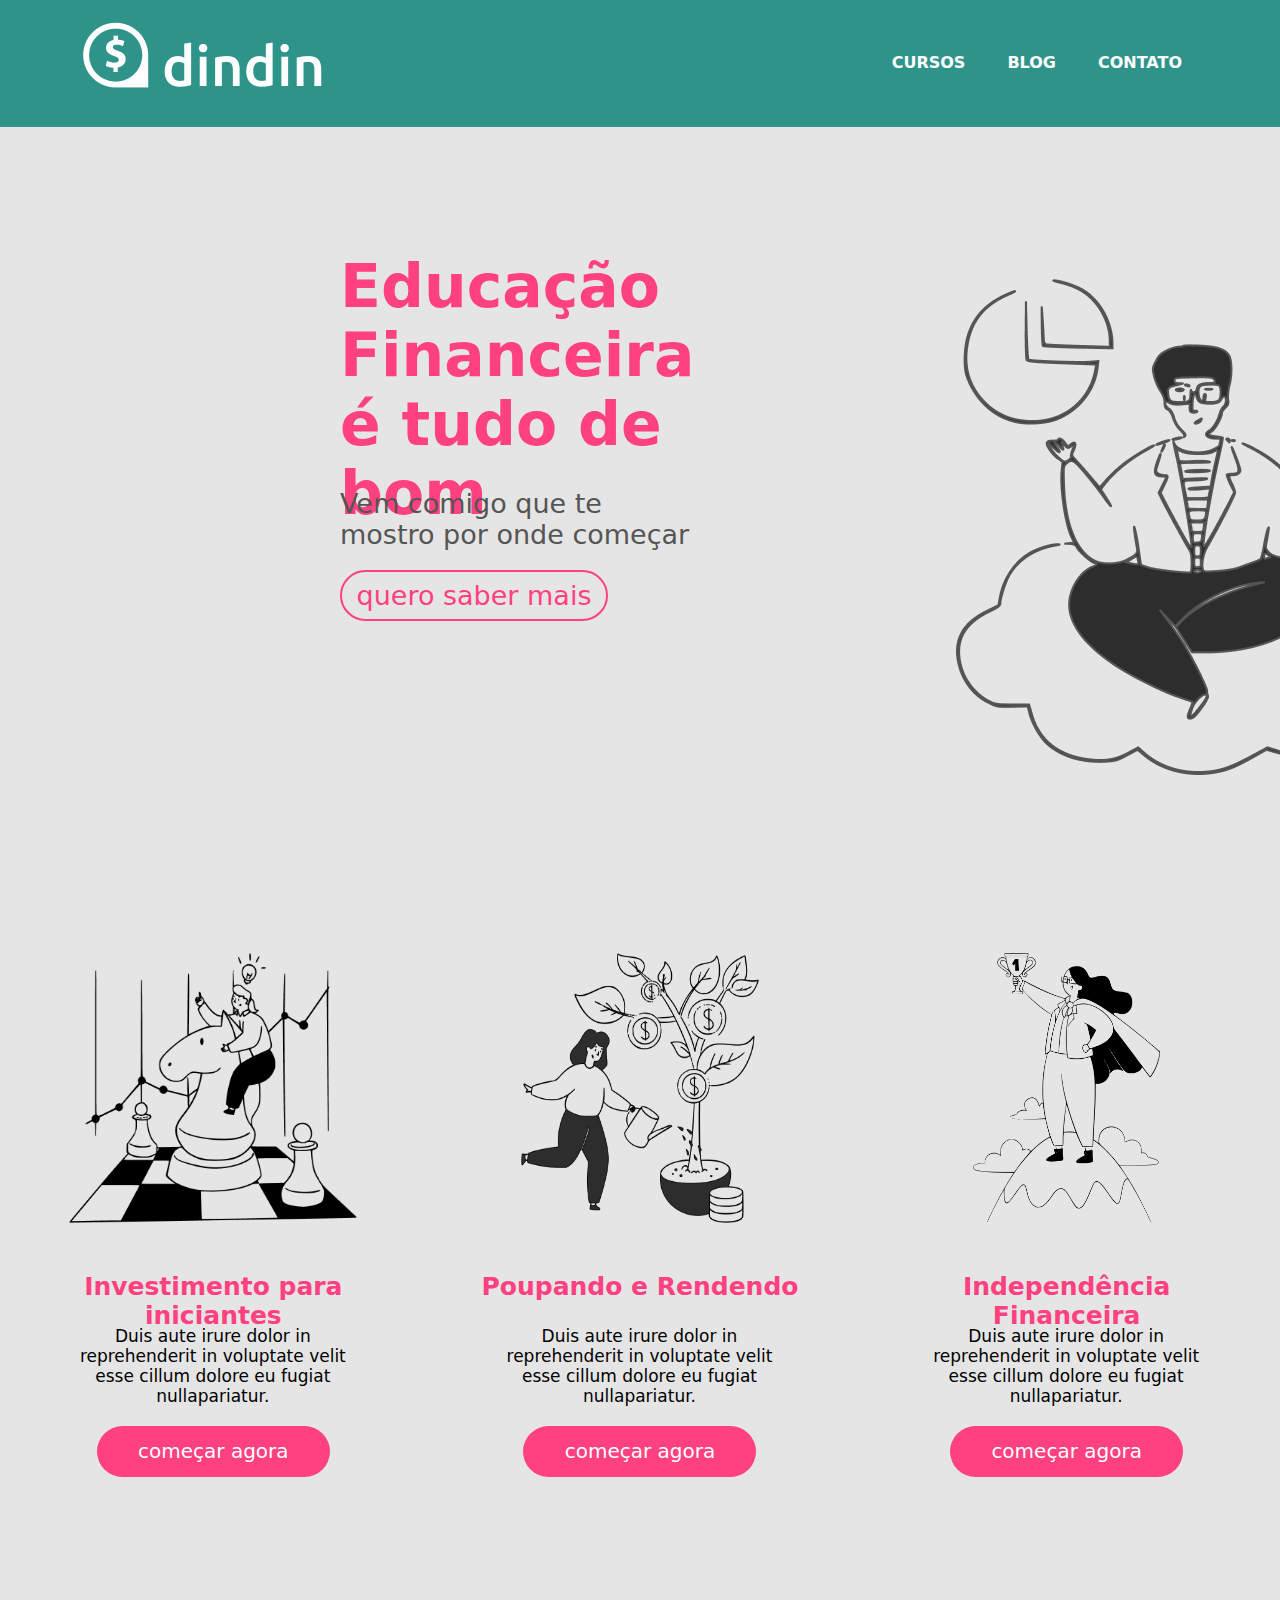
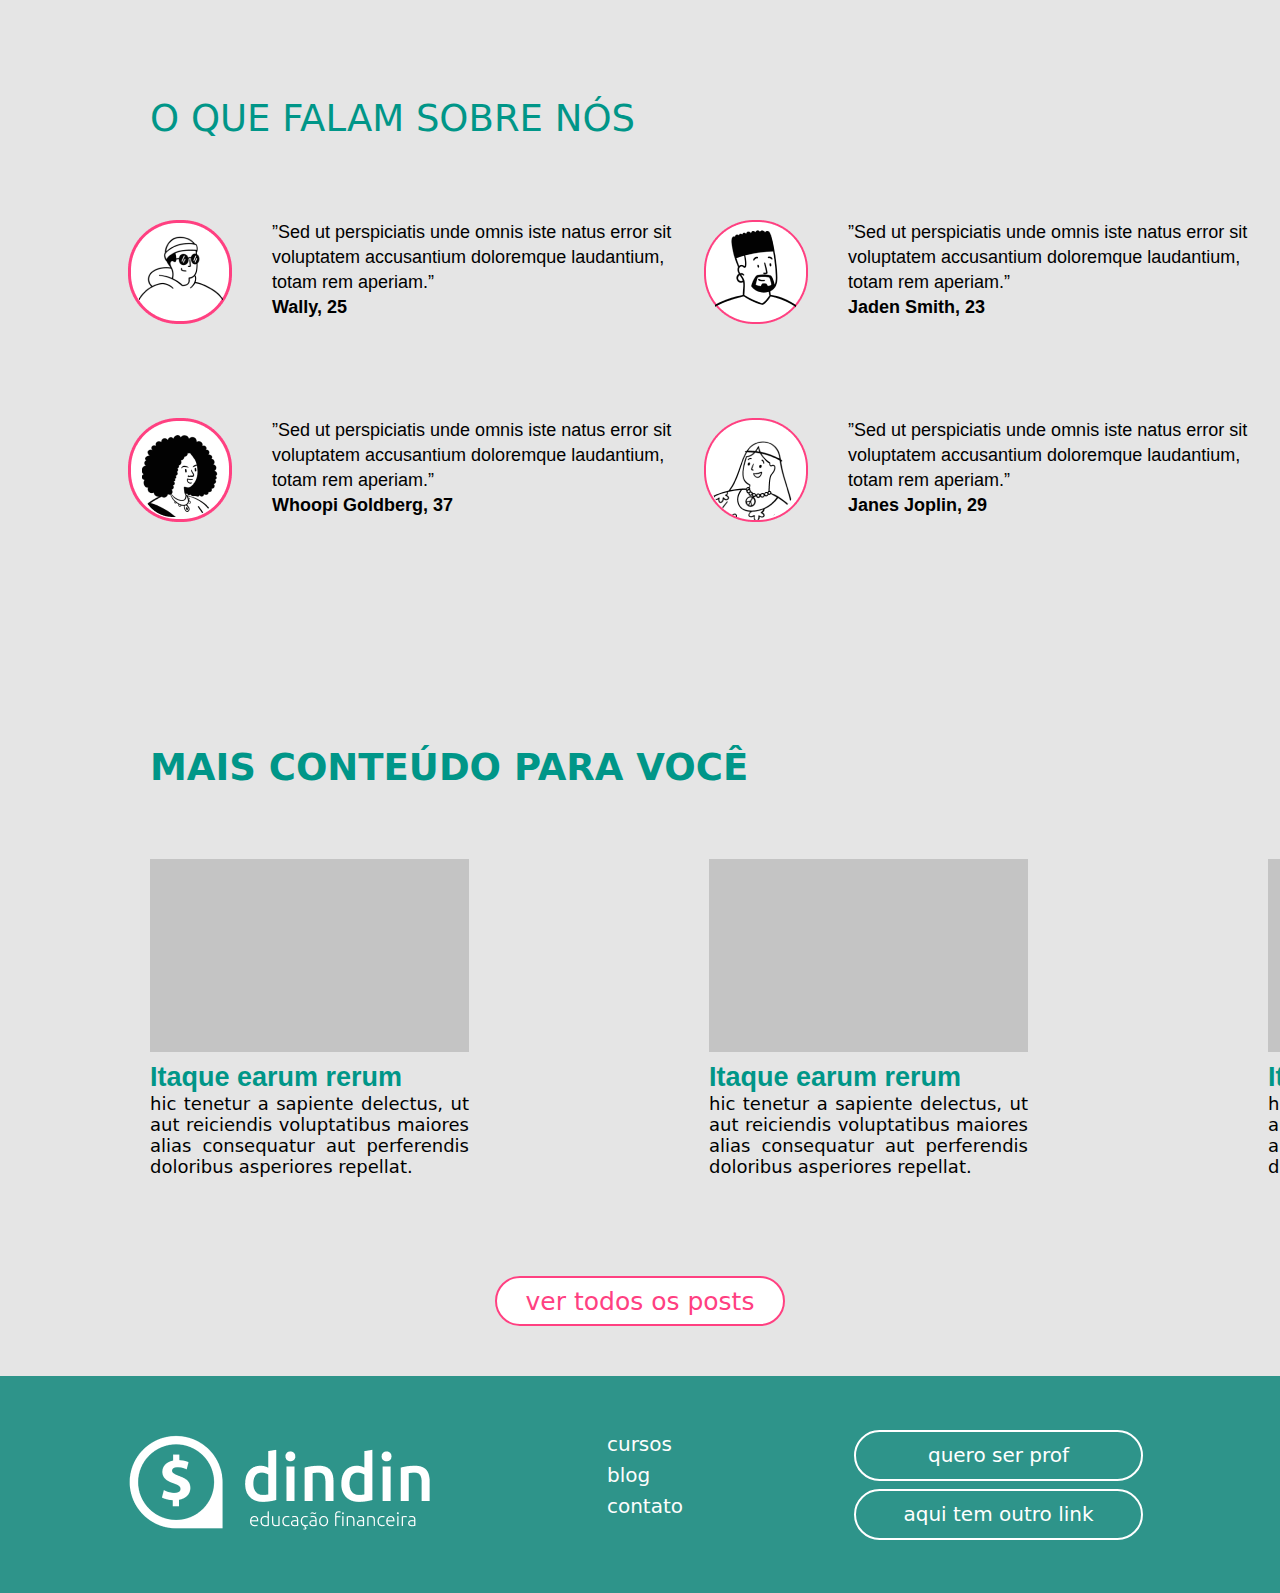
==== commit f250398a: ""arrumei css"" ====
--- a/index.html
+++ b/index.html
@@ -42,7 +42,6 @@
                 </li>
             </ul>
         </nav>
-
     </header>
 
 
--- a/style.css
+++ b/style.css
@@ -1,303 +1,254 @@
 * {
-
+    font-family: system-ui, -apple-system, BlinkMacSystemFont, 'Segoe UI', Roboto, Oxygen, Ubuntu, Cantarell, 'Open Sans', 'Helvetica Neue', sans-serif;
+    font-style: normal;
     padding: 0;
-    font-size: 100%;
-    margin: auto;
-
-
-}
-
-body {
+    margin: 0;
+    box-sizing: border-box;
+}
+
+html, body {
+    max-width: 100%;
+    overflow-x: hidden;
+    background-color: #e5e5e5;
+}
+
+main {
     width: 100%;
-
-
-    width: 1440px;
-    height: 3197px;
-
-    background: #FFFFFF;
-
-}
+}
+
+/* Título */
 
 .banner_principal {
-
-    display: flex;
-    height: 730px;
-    width: 1440px;
-
-
-    left: 90%;
-    right: 14.31%;
-    top: 8%;
-    bottom: 76.13%;
-
-
-
-
+    display: flex;
+    justify-items: center;
+    gap: 10%;
+
+}
+
+.introdução {
+    margin-left: 340px;
+    margin-top: 125px;
 }
 
 .principal {
-    position: absolute;
     width: 488px;
     height: 216px;
-    left: 206px;
-    top: 242px;
-
-    font-family: 'Ubuntu';
-    font-style: normal;
     font-weight: 700;
     font-size: 60px;
     line-height: 69px;
-
     color: #FF4081;
-
 }
 
 .corpo {
-    position: absolute;
     width: 360px;
-    height: 62px;
-    left: 207px;
-    top: 477px;
-
-    font-family: 'Ubuntu';
-    font-style: normal;
+    padding-top: 20px;
+    padding-bottom: 20px;
     font-weight: 400;
     font-size: 27px;
     line-height: 31px;
-
     color: #555555;
 }
 
-.ilustra-banner {
-
-    position: absolute;
-
-
-    height: 511px;
-    width: 501px;
-    left: 733px;
-    top: 252px;
-    border-radius: 0px;
-
-
-}
-
-.banner_principal button {
-    box-sizing: border-box;
-
-    position: absolute;
+.botao_titulo_1 {
     width: 268px;
     height: 51px;
-    left: 207px;
-    top: 577px;
-
     border: 2px solid #FF4081;
     border-radius: 62px;
-
-
-    font-family: 'Ubuntu';
-    font-style: normal;
     font-weight: 400;
     font-size: 27px;
     line-height: 31px;
-
+    cursor: pointer;
     color: #FF4081;
-
+    background-color: #e5e5e5;
+}
+
+.botao_titulo_1:hover {
+    color: #ff1664;
+    border: 2px solid #ff1664;
+    font-weight: 500;
+    transition: 300ms;
+
+}
+
+.ilustra-banner {
+    width: 501px;
+    height: 511px;
+    margin-top: 135px;
+    margin-bottom: 70px;
 }
 
 /*segunda parte dos banner's*/
 
 .container_2 {
     display: flex;
-    justify-content: space-between;
-    background: #F7F7F7;
-
     flex-direction: row;
+    justify-content: space-around;
     align-items: center;
     text-align: center;
-
-    height: 730px;
-    width: 1440px;
-    left: 0px;
-    top: 829px;
-    border-radius: 0px;
-
-}
-
-
-.ima... {
-    flex-basis: 100%;
-    font-family: 'Ubuntu', sans-serif;
-    font-style: normal;
-    font-weight: 400;
-    font-size: 20px;
-    line-height: 23px;
-
-}
-
-
+    background-color: #e5e5e5;
+}
 
 .titulo {
-
     width: 344px;
     height: 29px;
-    left: 128px;
-    top: 1253px;
-
-    padding: 26px;
-
-    font-family: 'Ubuntu', sans-serif;
-    font-style: normal;
+    margin-top: 45px;
     font-weight: 700;
     font-size: 25px;
     line-height: 29px;
-
     color: #FF4081;
 }
 
 .titulo2 {
-    width: 370px;
+    width: 293px;
     height: 60px;
-    left: 154px;
-    top: 1305px;
-
-    padding: 10px;
-
-    font-family: 'Ubuntu', sans-serif;
-    font-style: normal;
+    margin-left: 25px;
+    margin-top: 25px;
     font-weight: 300;
     font-size: 17px;
     line-height: 20px;
-
-    color: #000000;
-}
+    color: #000000;
+}
+
+.imagens {
+    margin-top: 110px;
+}
+
 
 .botao {
     width: 233px;
     height: 51px;
-    left: 184px;
-    top: 1391px;
+    margin-top: 40px;
+    margin-bottom: 130px;
     border: none;
     background: #FF4081;
     border-radius: 62px;
-
     border: 30px;
-
-
-    font-family: 'Ubuntu', sans-serif;
-    font-style: normal;
     font-weight: 400;
     font-size: 20px;
     line-height: 23px;
-
+    cursor: pointer;
     color: #FFFFFF;
 }
 
-
+.botao:hover {
+    color: #ffffff;
+    border: 2px solid #ff1664;
+    font-weight: 500;
+    transition: 300ms;
+}
 
 .conteudo {
-
-    padding: 50px;
-
-    font-family: 'Ubuntu', sans-serif;
-    font-style: normal;
+    padding-top: 90px;
+    padding-left: 150px;
+    margin-bottom: 80px;
     font-weight: 400;
     font-size: 37px;
     line-height: 43px;
-
     color: #009688;
 }
 
 
 
 /*container_3*/
+
+span {
+    background-color: #e5e5e5;
+}
+
+.declaração {
+    background-color: #e5e5e5;
+    width: 100%;
+}
+
 .container_3 {
-    display: flex;
-    flex-direction: row
+    width: 100%;
+    display: flex;
+    flex-direction: row;
+    margin-left: 10%;
+    padding-right: 10%;
+    margin-bottom: 90px;
+}
+
+.icones, .icones_a, .icones_b {
+    background-color: #e5e5e5;
 }
 
 .t1 {
-    width: 363px;
-    height: 90px;
-
-    font-family: 'Nunito', sans-serif;
-    font-style: normal;
-    font-weight: 300;
-    font-size: 18px;
-    line-height: 25px;
-
-    color: #000000;
+    width: 450px;
+    height: 70px;
+    padding-left: 40px;
+    margin: 0;
+    font-family: 'Nunito', sans-serif;
+    font-style: normal;
+    font-weight: 300;
+    font-size: 18px;
+    line-height: 25px;
+    color: #000000;
+    background-color: #e5e5e5;
 }
 
 .t2 {
-    width: 363px;
-    height: 90px;
-
-
-    font-family: 'Nunito', sans-serif;
-    font-style: normal;
-    font-weight: 300;
-    font-size: 18px;
-    line-height: 25px;
-
-    color: #000000;
-}
-
-
+    width: 450px;
+    height: 70px;
+    padding-left: 40px;
+    font-family: 'Nunito', sans-serif;
+    font-style: normal;
+    font-weight: 300;
+    font-size: 18px;
+    line-height: 25px;
+    color: #000000;
+    background-color: #e5e5e5;
+}
 
 span {
-
     font-family: 'Nunito', sans-serif;
     font-style: normal;
     font-weight: 600;
     font-size: 18px;
-
-
-    color: #000000;
-}
-
-
+    color: #000000;
+}
 
 .container_4 {
+    width: 100%;
     display: flex;
     flex-direction: row;
-    padding: 30px;
+    justify-content: center;
+    margin-left: 10%;
+    padding-right: 10%;
+    margin-bottom: 150px;
+    background-color: #F7F7F7
 }
 
 .t3 {
-    width: 363px;
-    height: 90px;
-
-
-    font-family: 'Nunito', sans-serif;
-    font-style: normal;
-    font-weight: 300;
-    font-size: 18px;
-    line-height: 25px;
-
-    color: #000000;
+    width: 450px;
+    height: 70px;
+    padding-left: 40px;
+    font-family: 'Nunito', sans-serif;
+    font-style: normal;
+    font-weight: 300;
+    font-size: 18px;
+    line-height: 25px;
+    color: #000000;
+    background-color: #e5e5e5;
 }
 
 .t4 {
-    width: 363px;
-    height: 90px;
-
-
-    font-family: 'Nunito', sans-serif;
-    font-style: normal;
-    font-weight: 300;
-    font-size: 18px;
-    line-height: 25px;
-
-    color: #000000;
+    width: 450px;
+    height: 70px;
+    padding-left: 40px;
+    font-family: 'Nunito', sans-serif;
+    font-style: normal;
+    font-weight: 300;
+    font-size: 18px;
+    line-height: 25px;
+    color: #000000;
+    background-color: #e5e5e5;
 }
 
 .container_5 {
     display: flex;
     flex-direction: row;
-
     height: 730px;
-    width: 1440px;
     left: 0px;
     top: 2260px;
 
@@ -307,9 +258,6 @@
 .pg2 {
     width: 128px;
     height: 23.42px;
-    left: 852px;
-    top: 1886.58px;
-
     font-family: 'Nunito', sans-serif;
     font-style: normal;
     font-weight: 400;
@@ -324,9 +272,6 @@
 
     width: 363px;
     height: 73.65px;
-    left: 255px;
-    top: 1996px;
-
     font-family: 'Nunito', sans-serif;
     font-style: normal;
     font-weight: 300;
@@ -339,138 +284,120 @@
 .pg4 {
     width: 363px;
     height: 71.62px;
-    left: 840px;
-    top: 1997px;
-
-    font-family: 'Nunito', sans-serif;
-    font-style: normal;
-    font-weight: 300;
-    font-size: 18px;
-    line-height: 25px;
-
-    color: #000000;
-}
-
-
+    font-family: 'Nunito', sans-serif;
+    font-style: normal;
+    font-weight: 300;
+    font-size: 18px;
+    line-height: 25px;
+
+    color: #000000;
+}
 
 /*penúltimo container*/
 
 .bloco {
-    width: 1440px;
-    height: 730px;
-    left: 0px;
-    top: 2260px;
-
     background: #F7F7F7;
 }
 
 .titulo_flex {
-    font-family: 'Nunito', sans-serif;
-    font-style: normal;
     font-weight: 700;
     font-size: 37px;
-
     color: #009688;
-
-
     padding: 70px;
-    top: 1678px;
-
-}
-
-.container_5.1 {}
+    padding-left: 150px;
+}
 
 .flex {
     display: flex;
+    justify-content: space-between;
+    padding-left: 20px;
+    padding-right: 35px;
+    margin-bottom: 100px;
+}
+
+.container_retangulos {
     justify-content: center;
 }
 
-
 .retangulos {
-    ] margin-bottom: 6px;
+    margin-bottom: 10px;
+    margin-left: 130px;
+    margin-right: 110px;
     margin: 2px solid black;
-
     width: 319px;
     height: 193px;
-    background: #C4C4C4
+    background: #C4C4C4;
 }
 
 .destacar1 {
-
     height: 114px;
     width: 319px;
-    left: 128px;
-    top: 2671px;
-
-
-
-    font-family: "Ubuntu", sans-serif;
     font-size: 18px;
     font-weight: 400;
     line-height: 21px;
-    letter-spacing: 0em;
-    text-align: left;
+    text-align: justify;
+    margin-left: 130px;
 
 }
 
 .destacar2 {
     height: 114px;
     width: 319px;
-    left: 556px;
-    top: 2671px;
-
-    font-family: "Ubuntu", sans-serif;
     font-size: 18px;
     font-weight: 400;
     line-height: 21px;
-    letter-spacing: 0em;
-    text-align: left;
+    text-align: justify;
+    margin-left: 130px;
 }
 
 .destacar3 {
     height: 114px;
     width: 319px;
-    left: 984px;
-    top: 2671px;
-    font-family: "Ubuntu", sans-serif;
     font-size: 18px;
     font-weight: 400;
     line-height: 21px;
-    letter-spacing: 0em;
-    text-align: left;
+    text-align: justify;
+    margin-left: 130px;
 
 }
 
 .flex span {
-    font-family: "Ubuntu", sans-serif;
     font-size: 27px;
     font-weight: 700;
     line-height: 31px;
     color: #009688
 }
 
+.botao_centro {
+    display: flex;
+    justify-content: center;
+    padding-bottom: 50px;
+}
+
 
 .botao_text {
-
-    box-sizing: border-box;
-    position: absolute;
-
-
-    border: 3px solid #FF4081;
+    width: 290px;
+    height: 50px;
     border-radius: 62px;
-    font-family: 'Ubuntu', sans-serif;
-    font-style: normal;
-    font-weight: 400;
-    font-size: 27px;
-    line-height: 31px;
+    border: 2px solid #FF4081;
+    outline: none;
+    background-color: #fff;
     color: #FF4081;
-
-
-    height: 40px;
-    width: 289px;
-    left: 740px;
-    top: 2600px;
-    border-radius: 62px;
-
-
-}
+    font-size: 25px;
+    font-weight: 400;
+    line-height: 29px;
+    cursor: pointer;
+}
+
+.botao_text:hover {
+    color: #ffffff;
+    background-color: #FF4081;
+    border: 2px solid #ff1664;
+    font-weight: 500;
+    transition: 200ms;
+}
+
+.bloco {
+    background-color: #e5e5e5;
+}
+
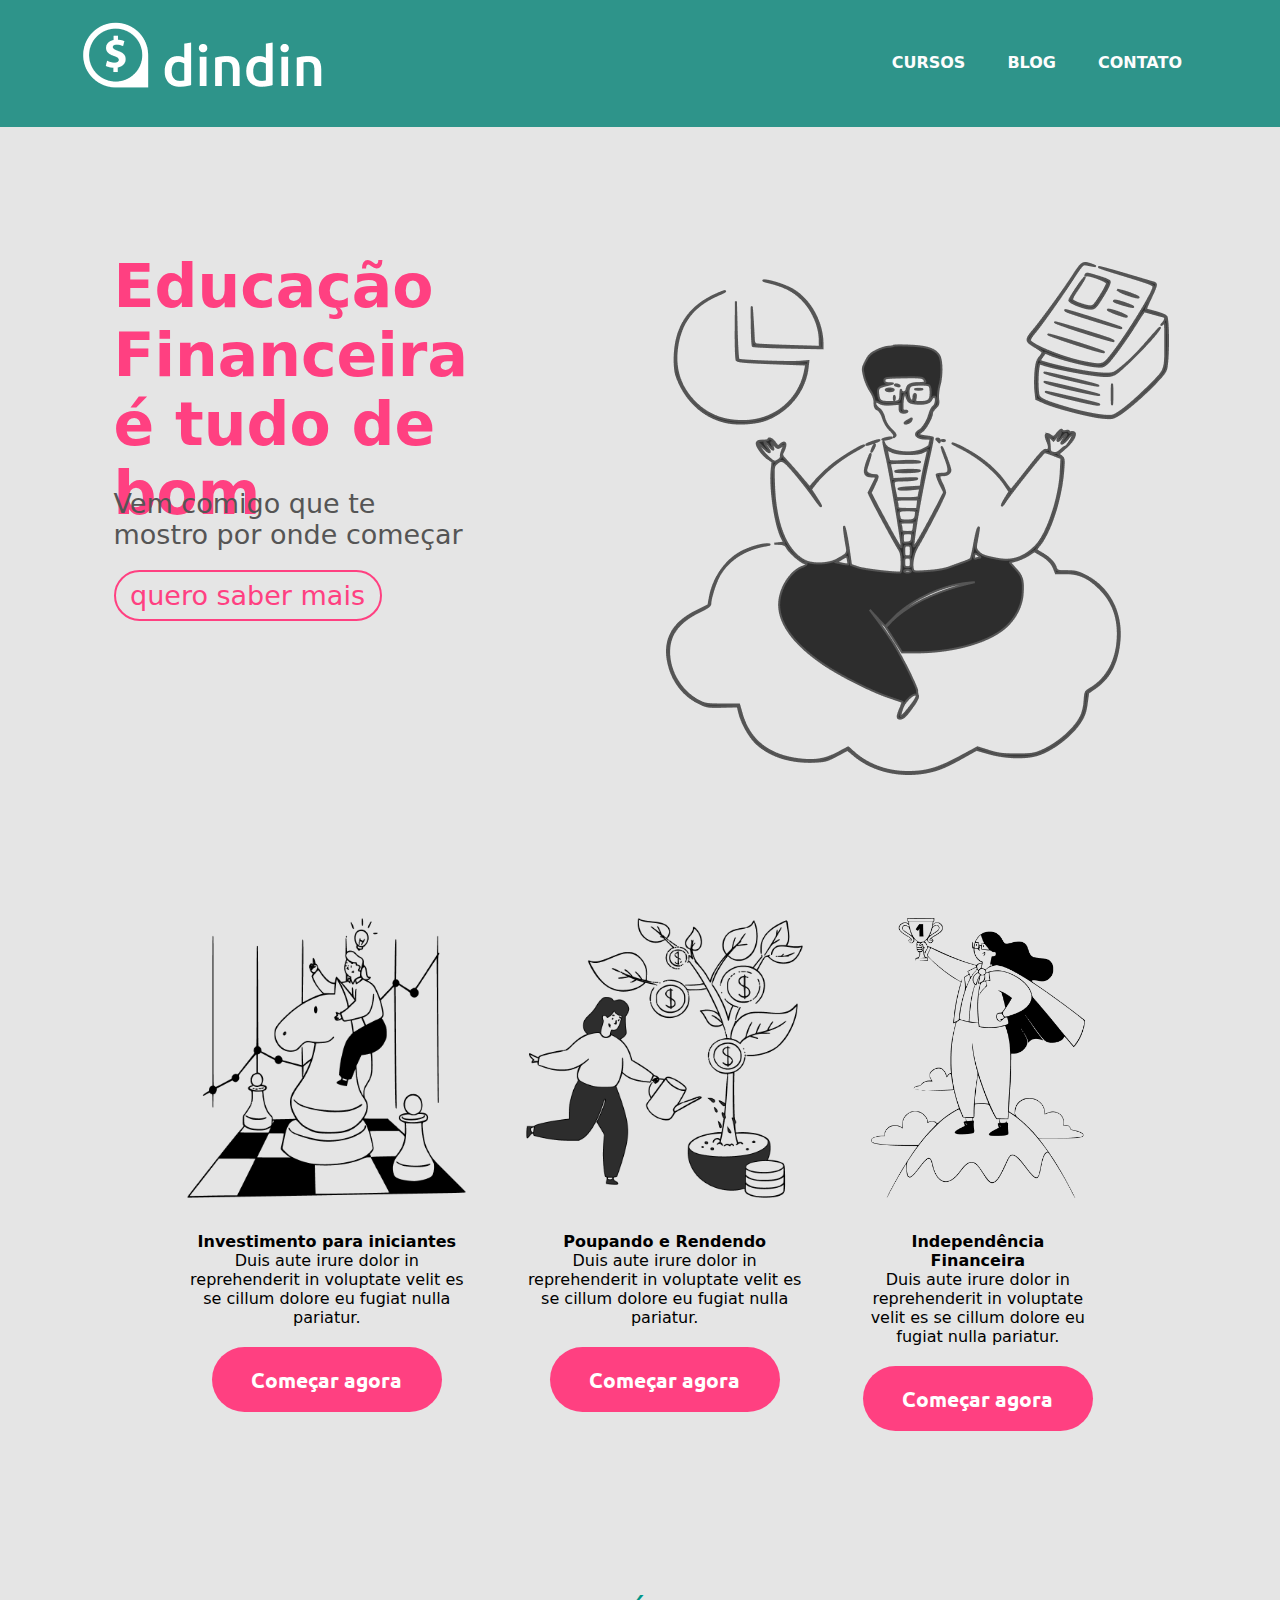
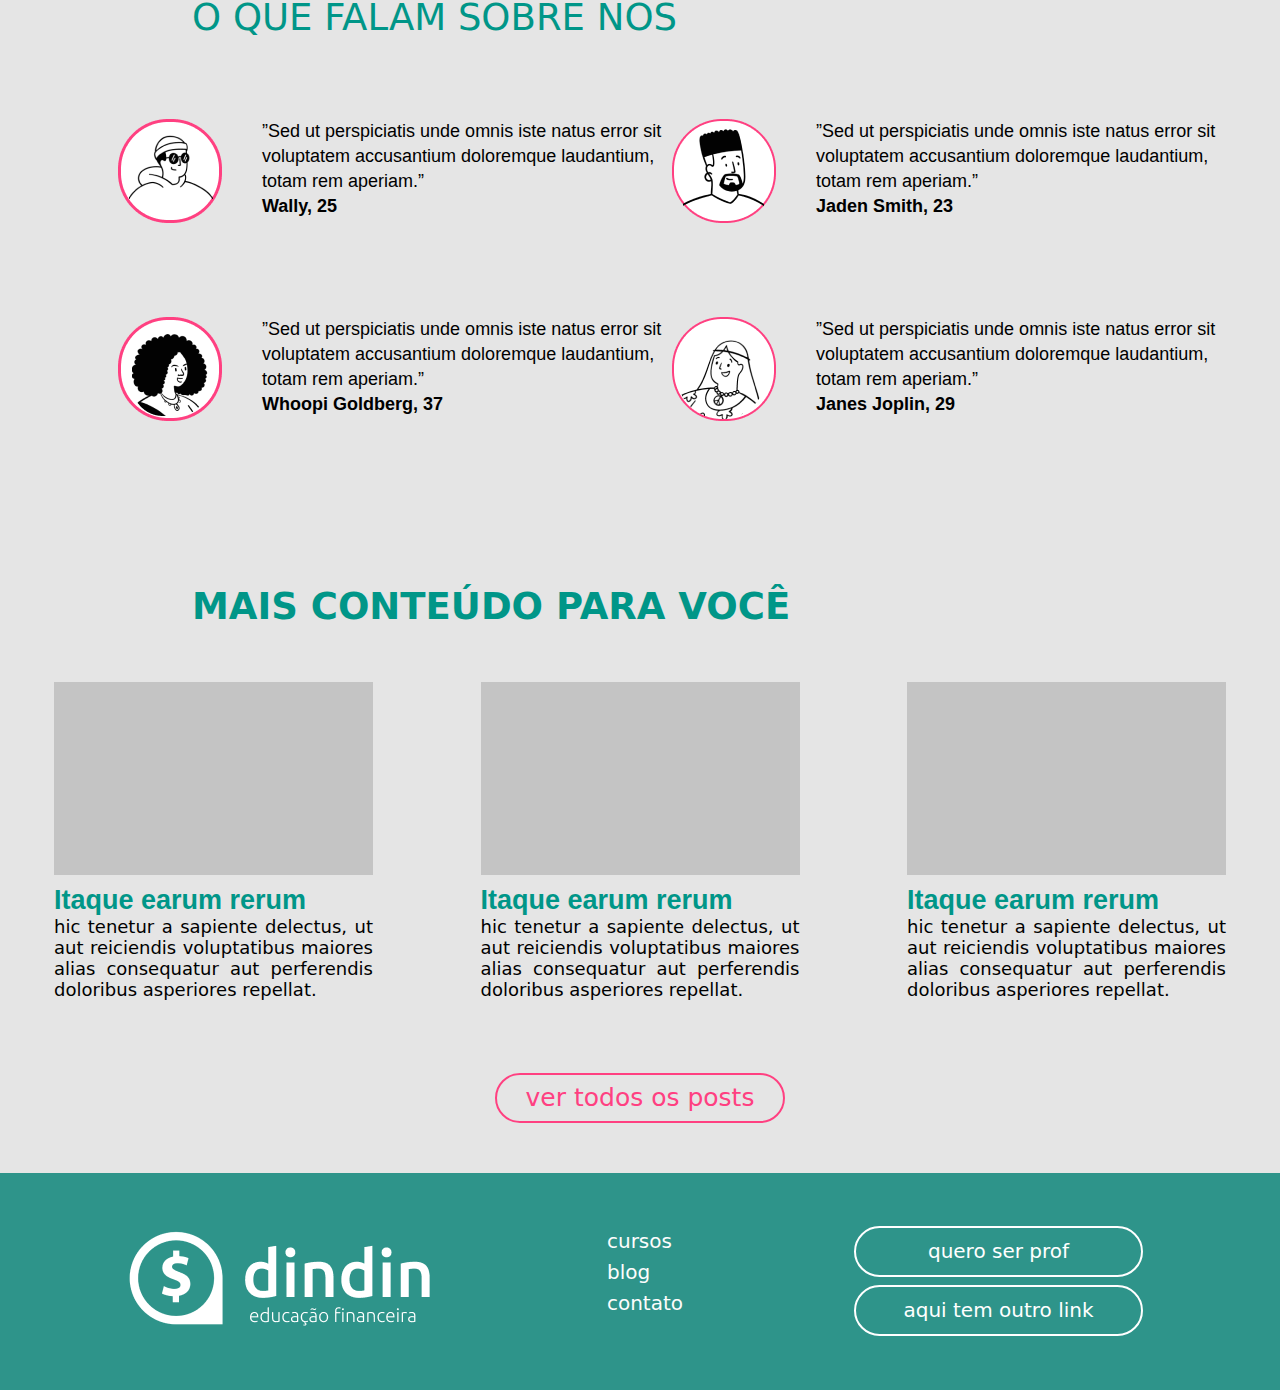
==== commit 6d174466: ""final responsivo"" ====
--- a/index.html
+++ b/index.html
@@ -59,46 +59,38 @@
             </div>
         </section>
 
-        <section class="container_2">
-            <div class="imagens">
-                <img src="./dindin-imagens/ilustra-poupando.png" alt="poupando" width="288" height="270">
-
-                <h1 class="titulo">Investimento para iniciantes</h1>
-                <p class="titulo2">Duis aute irure dolor in reprehenderit in voluptate velit esse cillum dolore eu
-                    fugiat
-                    nullapariatur.</p>
-
-                <a onclick="window.location.href = 'https://fmelomoraes.github.io/desafioDINDIN/curso.html';">
-                    <button class="botao">começar agora</button>
-                </a>
-            </div>
-
-            <div class="imagens">
-                <img src="./dindin-imagens/ilustra-investimento.png" alt="investimento" height="270" width=" 238">
-
-                <h1 class="titulo">Poupando e Rendendo</h1>
-                <p class="titulo2">Duis aute irure dolor in reprehenderit in voluptate velit esse cillum dolore eu
-                    fugiat
-                    nullapariatur.</p>
-
-                <a onclick="window.location.href = 'https://fmelomoraes.github.io/desafioDINDIN/curso.html';">
-                    <button class="botao">começar agora</button>
-                </a>
-            </div>
-
-            <div class="imagens">
-
-                <img src="./dindin-imagens/ilustra-independencia.png" alt="Independência" width="187" height="270">
-
-                <h1 class="titulo">Independência Financeira</h1>
-                <p class="titulo2">Duis aute irure dolor in reprehenderit in voluptate velit esse cillum dolore eu
-                    fugiat
-                    nullapariatur.</p>
-
-                <a onclick="window.location.href = 'https://fmelomoraes.github.io/desafioDINDIN/curso.html';">
-                    <button class="botao">começar agora</button>
-                </a>
-            </div>
+        <section class="conheca_cursos">
+            <article class="nome_curso">
+                <div>
+                    <img src="./dindin-imagens/ilustra-poupando.png" alt="">
+                    <h4>Investimento para iniciantes</h4>
+                    <p>
+                        Duis aute irure dolor in reprehenderit in voluptate velit es se cillum dolore eu fugiat nulla
+                        pariatur.
+                    </p>
+                    <a href="curso.html"><button class="botao_curso">Começar agora</button></a>
+                </div>
+
+                <div>
+                    <img src="./dindin-imagens/ilustra-investimento.png" alt="">
+                    <h4>Poupando e Rendendo</h4>
+                    <p>
+                        Duis aute irure dolor in reprehenderit in voluptate velit es se cillum dolore eu fugiat nulla
+                        pariatur.
+                    </p>
+                    <a href="curso.html"><button class="botao_curso">Começar agora</button></a>
+                </div>
+
+                <div>
+                    <img src="./dindin-imagens/ilustra-independencia.png" alt="">
+                    <h4>Independência Financeira</h4>
+                    <p>
+                        Duis aute irure dolor in reprehenderit in voluptate velit es se cillum dolore eu fugiat nulla
+                        pariatur.
+                    </p>
+                    <a href="curso.html"><button class="botao_curso">Começar agora</button></a>
+                </div>
+            </article>
         </section>
 
         <div class="conteudo">
@@ -192,8 +184,8 @@
             </section>
 
             <section class="botao_centro">
-                <a  onclick="window.location.href = 'https://fmelomoraes.github.io/desafioDINDIN/post.html';">
-                    <button class="botao_text" >ver todos os posts</button>
+                <a onclick="window.location.href = 'https://fmelomoraes.github.io/desafioDINDIN/post.html';">
+                    <button class="botao_text">ver todos os posts</button>
                 </a>
             </section>
     </main>
--- a/style.css
+++ b/style.css
@@ -6,7 +6,8 @@
     box-sizing: border-box;
 }
 
-html, body {
+html,
+body {
     max-width: 100%;
     overflow-x: hidden;
     background-color: #e5e5e5;
@@ -20,13 +21,14 @@
 
 .banner_principal {
     display: flex;
-    justify-items: center;
-    gap: 10%;
-
+    flex-direction: row;
+    align-items: flex-start;
+    justify-content: center;
+    gap: 64px;
 }
 
 .introdução {
-    margin-left: 340px;
+    margin-left: 0;
     margin-top: 125px;
 }
 
@@ -79,7 +81,7 @@
 
 /*segunda parte dos banner's*/
 
-.container_2 {
+/*.container_2 {
     display: flex;
     flex-direction: row;
     justify-content: space-around;
@@ -87,6 +89,8 @@
     text-align: center;
     background-color: #e5e5e5;
 }
+
+
 
 .titulo {
     width: 344px;
@@ -135,11 +139,11 @@
     border: 2px solid #ff1664;
     font-weight: 500;
     transition: 300ms;
-}
+}*/
 
 .conteudo {
     padding-top: 90px;
-    padding-left: 150px;
+    padding-left: 15%;
     margin-bottom: 80px;
     font-weight: 400;
     font-size: 37px;
@@ -147,6 +151,58 @@
     color: #009688;
 }
 
+.conheca_cursos {
+    background-color: #e5e5e5;
+    box-sizing: border-box;
+    width: 100%;
+    padding: 45px 0;
+}
+
+.conheca_cursos h1 {
+    padding-bottom: 45px;
+}
+
+.nome_curso {
+    display: flex;
+    flex-direction: row;
+    align-items: flex-start;
+    justify-content: center;
+    gap: 60px;
+    padding: 30px 20%;
+    text-align: center;
+}
+
+.nome_curso img {
+    height: 280px;
+    margin-bottom: 30px;
+}
+
+.img_post {
+    background-color: #c4c4c4;
+    width: 100%;
+    height: 460px;
+    margin-bottom: 45px;
+}
+
+.botao_curso {
+    cursor: pointer;
+    width: 230px;
+    height: 65px;
+    padding: 5px;
+    background-color: #FF4081;
+    font-family: 'Ubuntu', sans-serif;
+    font-weight: 700;
+    font-size: 21px;
+    color: #fff;
+    border: none;
+    border-radius: 60px;
+    transition: 500ms;
+    margin-top: 20px;
+}
+
+.botao_curso:hover {
+    background-color: #c51952;
+}
 
 
 /*container_3*/
@@ -161,15 +217,18 @@
 }
 
 .container_3 {
-    width: 100%;
+    width: 90%;
     display: flex;
     flex-direction: row;
-    margin-left: 10%;
-    padding-right: 10%;
+    justify-content: center;
+    align-items: flex-start;
+    padding-left: 15%;
     margin-bottom: 90px;
 }
 
-.icones, .icones_a, .icones_b {
+.icones,
+.icones_a,
+.icones_b {
     background-color: #e5e5e5;
 }
 
@@ -209,14 +268,14 @@
 }
 
 .container_4 {
-    width: 100%;
+    width: 90%;
     display: flex;
     flex-direction: row;
     justify-content: center;
-    margin-left: 10%;
-    padding-right: 10%;
-    margin-bottom: 150px;
-    background-color: #F7F7F7
+    align-items: flex-start;
+    padding-left: 15%;
+    margin-bottom: 90px;
+    background-color: #e5e5e5
 }
 
 .t3 {
@@ -252,7 +311,7 @@
     left: 0px;
     top: 2260px;
 
-    background-color: #F7F7F7
+    background-color: #e5e5e5
 }
 
 .pg2 {
@@ -296,33 +355,34 @@
 /*penúltimo container*/
 
 .bloco {
-    background: #F7F7F7;
+    background: #e5e5e5;
 }
 
 .titulo_flex {
     font-weight: 700;
     font-size: 37px;
     color: #009688;
-    padding: 70px;
-    padding-left: 150px;
+    padding-top: 70px;
+    padding-left: 15%;
 }
 
 .flex {
     display: flex;
-    justify-content: space-between;
-    padding-left: 20px;
-    padding-right: 35px;
-    margin-bottom: 100px;
+    justify-content: center;
+    padding-left: 15%;
+    padding-right: 15%;
+    margin-bottom: 20px;
 }
 
 .container_retangulos {
     justify-content: center;
+    align-items: flex-start;
+    padding: 6%;
+    text-align: center;
 }
 
 .retangulos {
     margin-bottom: 10px;
-    margin-left: 130px;
-    margin-right: 110px;
     margin: 2px solid black;
     width: 319px;
     height: 193px;
@@ -336,7 +396,7 @@
     font-weight: 400;
     line-height: 21px;
     text-align: justify;
-    margin-left: 130px;
+    margin-left: 0px;
 
 }
 
@@ -347,7 +407,7 @@
     font-weight: 400;
     line-height: 21px;
     text-align: justify;
-    margin-left: 130px;
+    margin-left: 0;
 }
 
 .destacar3 {
@@ -357,7 +417,7 @@
     font-weight: 400;
     line-height: 21px;
     text-align: justify;
-    margin-left: 130px;
+    margin-left: 0;
 
 }
 
@@ -381,7 +441,7 @@
     border-radius: 62px;
     border: 2px solid #FF4081;
     outline: none;
-    background-color: #fff;
+    background-color: #e5e5e5;
     color: #FF4081;
     font-size: 25px;
     font-weight: 400;
@@ -397,7 +457,103 @@
     transition: 200ms;
 }
 
-.bloco {
-    background-color: #e5e5e5;
-}
-
+@media only screen and (max-width:768px) {
+    .banner_principal {
+        flex-wrap: wrap;
+        flex-direction: column;
+        align-items: center;
+        justify-content: center;
+    }
+
+    .introdução {
+        margin-top: 10%;
+        padding-left: 15%;
+        align-items: center;
+        justify-content: center;
+    }
+
+    .corpo {
+        text-align: center;
+    }
+
+    .botao_titulo_1 {
+        margin-left: 10%;
+    }
+
+    .ilustra-banner {
+        margin: 0;
+        height: auto;
+    }
+
+    .ilustra-banner img {
+        width: 80%;
+        margin: 0;
+        padding-left: 15%;
+        align-items: center;
+        justify-content: center;
+    }
+
+    .nome_curso {
+        flex-wrap: wrap;
+        flex-direction: column;
+    }
+
+    .container_3 {
+        flex-wrap: wrap;
+        justify-content: center;
+        padding-left: 5%;
+        margin-bottom: 0%;
+    }
+
+    .t1, .t2, .t3, .t4 {
+        width: auto;
+        padding-left: 15%;
+        margin-bottom: 10%;
+    }
+
+    .container_4 {
+        flex-wrap: wrap;
+        justify-content: center;
+        padding-left: 5%;
+        margin-bottom: 0%;
+    }
+
+    .flex {
+        flex-wrap: wrap;
+        flex-direction: column;
+        align-items: center;
+        justify-content: center;
+    }
+
+}
+
+@media only screen and (max-width:480px) {
+    .introdução {
+        margin-top: 10%;
+        padding-left: 10%;
+        align-items: center;
+        justify-content: center;
+    }
+
+    .principal {
+        height: fit-content;
+        font-size: 50px;
+        text-align: left;
+        width: auto;
+    }
+
+    .t1, .t2, .t3, .t4 {
+        width: auto;
+        padding-left: 15%;
+        margin-bottom: 30%;
+    }
+
+    .titulo_flex {
+        padding-top: 0%;
+    }
+
+    .conteudo {
+        padding-top: 0%;
+    }
+
+}
